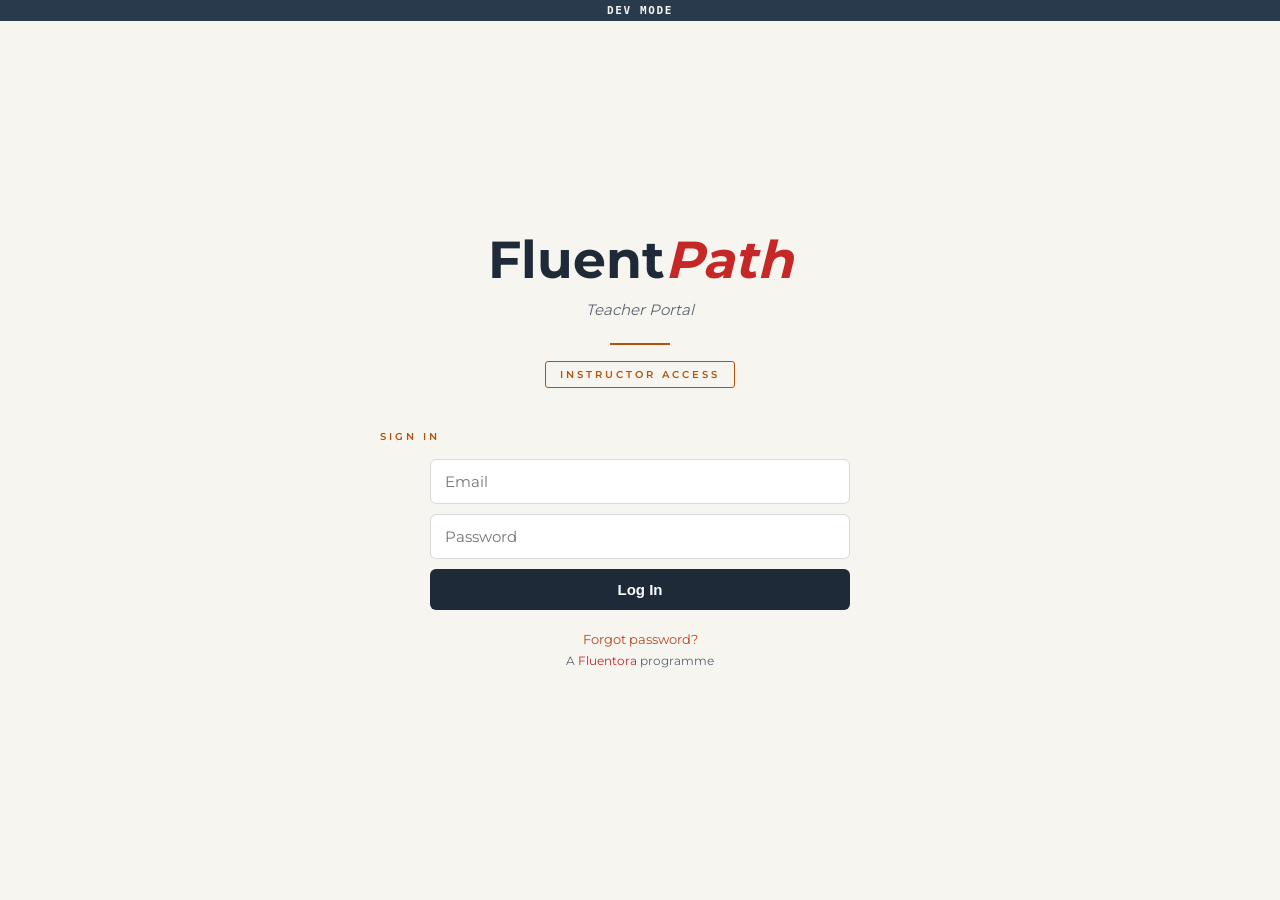
==== index.html @ a52a38fc "Phase C (teacher): synced hub-era shared files, ui.js on the portal" ====
<!DOCTYPE html>
<html lang="en">
<head>
<meta charset="UTF-8">
<meta name="viewport" content="width=device-width, initial-scale=1.0">
<title>FluentPath · Teacher Portal</title>
<link rel="icon" href="favicon.svg" type="image/svg+xml">
<meta name="theme-color" content="#1E2A38">
<link rel="apple-touch-icon" href="apple-touch-icon.png">
<link rel="manifest" href="manifest.webmanifest">
<meta name="apple-mobile-web-app-capable" content="yes">
<meta name="mobile-web-app-capable" content="yes">
<meta name="apple-mobile-web-app-title" content="FluentPath">
<link rel="stylesheet" href="src/styles/tokens.css">
<link rel="stylesheet" href="src/styles/theme.css">
<link rel="stylesheet" href="src/styles/components.css">
<link rel="stylesheet" href="src/styles/teacher-portal.css">
</head>
<body>

<div class="container">
  <div class="header">
    <h1>Fluent<span class="accent">Path</span></h1>
    <p class="subtitle">Teacher Portal</p>
    <div class="divider"></div>
    <div class="role-badge">Instructor Access</div>
  </div>

  <!-- Login — shown until a teacher session exists -->
  <div id="loginView" style="display:none;">
    <div class="section-label">SIGN IN</div>
    <div class="auth-box">
      <input type="email" id="tEmail" placeholder="Email" autocomplete="username">
      <input type="password" id="tPassword" placeholder="Password" autocomplete="current-password">
      <p id="tLoginError" class="auth-msg err" style="display:none;"></p>
      <button id="tLoginBtn" onclick="teacherLogin()">Log In</button>
      <p style="text-align:center;margin:6px 0 0;"><a href="#" onclick="FP.passwordReset.openForgot();return false;" style="font-size:13px;color:#b8471e;text-decoration:none;">Forgot password?</a></p>
    </div>
  </div>

  <!-- Portal — shown once authenticated as a teacher -->
  <div id="portalView" style="display:none;">
    <div class="section-label">
      SELECT A STUDENT
      <a href="#" onclick="teacherLogout();return false;" style="float:right;font-weight:400;font-size:12px;">Log out</a>
    </div>
    <div id="studentList" class="student-list">
      <div class="loading-msg">Loading students&hellip;</div>
    </div>

    <div class="section-label" style="margin-top:28px;">CREATE STUDENT ACCOUNT</div>
    <div class="auth-box">
      <input type="text" id="caName" placeholder="Student name (used as the data key)">
      <input type="email" id="caEmail" placeholder="Student email (used to log in)">
      <input type="password" id="caPassword" placeholder="Initial password">
      <p id="caStatus" class="auth-msg" style="display:none;"></p>
      <button id="caBtn" onclick="createStudentAccount()">Create Account</button>
    </div>
  </div>

  <div class="footer">
    <p>A <a href="#">Fluentora</a> programme</p>
  </div>
</div>

<style>
  .auth-box { max-width: 420px; margin: 0 auto; display: flex; flex-direction: column; gap: 10px; }
  .auth-box input { padding: 12px 14px; font-size: 15px; border: 1px solid var(--rule, #d8cfc0); border-radius: 6px; font-family: inherit; }
  .auth-box button { padding: 12px 14px; font-size: 15px; font-weight: 600; cursor: pointer; border: none; border-radius: 6px; background: var(--ink, #1a1208); color: #fff; }
  .auth-msg { font-size: 13px; margin: 0; }
  .auth-msg.err { color: #b8471e; }
  .auth-msg.ok { color: #2e6e45; }
</style>

<script src="src/scripts/config.js"></script>
<script src="src/scripts/icons.js"></script>
<script src="src/scripts/api.js"></script>
<script src="src/scripts/utils.js"></script>
<script src="src/scripts/ui.js"></script>
<script src="src/scripts/teacher-portal.js"></script>
<script src="src/scripts/password-reset.js"></script>

</body>
</html>
---- src/styles/tokens.css ----
/* COPY of src-files/branding-strategy/structured-design-package/final/variables.css (the source of truth).
   Do not edit here: change the design package, then re-copy. */
/* ==========================================================================
   FluentPath Design Tokens & CSS Variables (FINAL, source of truth)
   Domain: fluentpath.ca
   Finalized: 2026-10-12
   Includes: WCAG AA contrast fixes, outline focus rings (light + dark surfaces), navy pressed state,
   plain 16px input rule. Montserrat only (400/500/600/700). No Light 300, no Poppins.
   ========================================================================== */

:root {
  /* ------------------------------------------------------------------------
     1. PRIMITIVE BRAND COLORS (FluentPath Brand Book)
     ------------------------------------------------------------------------ */
  --fp-navy-900: #1E2A38;        /* Deep Route Navy (Primary Dark) */
  --fp-coral-500: #FF6F61;       /* Waypoint Coral (Brand Primary Accent) */
  --fp-ice-100: #EBF4F6;         /* Cloud Ice Blue (Secondary Surface) */
  --fp-cream-50: #F7F5F0;        /* Clear Cream (App Background Canvas) */
  --fp-grey-300: #D9D9D9;        /* Station Grey (Disabled Fills & Light Borders) */
  --fp-green-500: #4CAF50;       /* Path Green (Fills & Badges) */
  --fp-white: #FFFFFF;           /* Pure White */

  /* Derived State & High-Contrast WCAG-Compliant Primitives */
  --fp-slate-600: #5A6572;       /* Slate Muted Text & Accessible Borders (3:1+) */
  --fp-slate-700: #3A4552;       /* High-contrast Slate */
  --fp-coral-hover: #FF8073;     /* Coral Hover State (5.95:1 Navy Text Contrast) */
  --fp-navy-800: #2A3A4D;        /* Navy Hover State */
  --fp-navy-950: #141D28;        /* Secondary button pressed */
  --fp-green-700: #2E7D32;       /* Text-Safe Dark Green (4.5:1+ WCAG AA) */
  --fp-amber-500: #F59E0B;       /* Warning Fill Amber */
  --fp-amber-700: #B45309;       /* Text-Safe Dark Amber (4.5:1+ WCAG AA) */
  --fp-crimson-700: #C62828;     /* Error / Validation Crimson (5.6:1 WCAG AA) */

  /* ------------------------------------------------------------------------
     2. SEMANTIC ROLES & CONTRAST FIXES
     ------------------------------------------------------------------------ */
  /* Surfaces */
  --surface-primary: var(--fp-cream-50);
  --surface-card: var(--fp-white);
  --surface-secondary: var(--fp-ice-100);
  --surface-nav-rail: var(--fp-navy-900);
  --surface-disabled: var(--fp-grey-300);

  /* Typography Colors */
  --text-primary: var(--fp-navy-900);      /* 13.35:1 on Cream (Passes AAA) */
  --text-muted: var(--fp-slate-600);        /* 5.45:1 on Cream (Passes AA) */
  --text-inverse: var(--fp-cream-50);       /* Text on Navy */
  --text-on-coral: var(--fp-navy-900);      /* 5.33:1 Navy on Waypoint Coral (Passes AA) */
  --text-success: var(--fp-green-700);      /* 4.5:1+ Dark Green on Light BG */
  --text-warning: var(--fp-amber-700);      /* 4.5:1+ Dark Amber on Light BG */
  --text-error: var(--fp-crimson-700);      /* 5.62:1 Crimson on White */

  /* Actions & CTA State Styling */
  --action-primary-bg: var(--fp-coral-500);
  --action-primary-text: var(--fp-navy-900);      /* 5.33:1 WCAG AA Pass */
  --action-primary-hover: var(--fp-coral-hover);   /* 5.95:1 WCAG AA Pass */
  --action-primary-active-bg: var(--fp-navy-900);  /* Safer Navy Pressed State (Avoids Error Red) */
  --action-primary-active-text: var(--fp-coral-500);/* 5.33:1 Contrast Coral Text on Navy */
  
  --action-secondary-bg: var(--fp-navy-900);
  --action-secondary-text: var(--fp-cream-50);
  --action-secondary-hover: var(--fp-navy-800);

  /* Borders & Surface-Aware Focus Rings */
  --border-subtle: var(--fp-grey-300);      /* Fills & card dividers */
  --border-accessible: var(--fp-slate-600);  /* Enforces 3:1+ boundary contrast */
  /* Focus indicator is a real CSS outline (not box-shadow): it survives Windows
     High Contrast / forced-colors mode, is not clipped by overflow:hidden
     ancestors, and does not collide with an element's own box-shadow. */
  --focus-ring-offset: 2px;
  --focus-ring-width: 2px;
  --focus-ring-color-light: var(--fp-navy-900);  /* 13.35:1 on Cream, 14.55:1 on White */
  --focus-ring-color-dark: var(--fp-cream-50);   /* 13.35:1 on Navy */
  /* Legacy shadow variants, kept only so existing references don't break.
     NOT used by the base :focus-visible rules below; prefer the outline tokens. */
  --focus-ring-light: 0 0 0 2px var(--surface-primary), 0 0 0 4px var(--fp-navy-900);
  --focus-ring-dark: 0 0 0 2px var(--fp-navy-900), 0 0 0 4px var(--fp-cream-50);

  /* Waypoint Nodes & Badges */
  --waypoint-completed-bg: var(--fp-green-500);
  --waypoint-completed-icon: var(--fp-navy-900); /* 5.23:1 Navy Checkmark on Green */
  --waypoint-active-bg: var(--fp-coral-500);
  --waypoint-upcoming-bg: rgba(255, 111, 97, 0.60);

  /* Semantic Validation Roles */
  --status-success: var(--fp-green-500);
  --status-success-text: var(--fp-green-700);
  --status-success-bg: rgba(76, 175, 80, 0.12);

  --status-warning: var(--fp-amber-500);
  --status-warning-text: var(--fp-amber-700);
  --status-warning-bg: rgba(245, 158, 11, 0.12);

  --status-error: var(--fp-crimson-700);
  --status-error-text: var(--fp-crimson-700);
  --status-error-bg: rgba(198, 40, 40, 0.12);

  /* ------------------------------------------------------------------------
     3. TYPOGRAPHY SCALE & FONT WEIGHTS
     ------------------------------------------------------------------------ */
  --font-family-primary: 'Montserrat', -apple-system, BlinkMacSystemFont, 'Segoe UI', Roboto, sans-serif;

  --font-weight-regular: 400;   /* Approved Body Copy & Control Text */
  --font-weight-medium: 500;    /* H2 & Section Headers */
  --font-weight-semibold: 600;  /* Wordmark & Compact Pills / Badges */
  --font-weight-bold: 700;      /* H1 & Primary Buttons */

  --font-size-h1: 2rem;          /* 32px - Montserrat Bold (700) */
  --font-size-h2: 1.5rem;        /* 24px - Montserrat Medium (500) */
  --font-size-h3: 1.125rem;      /* 18px - Montserrat Bold (700) */
  --font-size-body-lg: 1.125rem; /* 18px - Reading passages (Regular 400) */
  --font-size-body: 0.9375rem;   /* 15px - Default Body Copy */
  --font-size-input: 1rem;       /* 16px - Form Inputs (prevents iOS Safari auto-zoom) */
  --font-size-sm: 0.8125rem;     /* 13px - Small UI Copy */
  --font-size-xs: 0.6875rem;     /* 11px - Compact Badges & Micro-labels */

  /* ------------------------------------------------------------------------
     4. SPACING & GRID LAYOUT (8px Spatial System)
     ------------------------------------------------------------------------ */
  --space-1: 4px;
  --space-2: 8px;
  --space-3: 12px;
  --space-4: 16px;
  --space-6: 24px;
  --space-8: 32px;
  --space-12: 48px;
  --space-16: 64px;

  /* ------------------------------------------------------------------------
     5. GEOMETRY & ELEVATIONS
     ------------------------------------------------------------------------ */
  --radius-sm: 8px;              /* Buttons, Form Controls, Selects */
  --radius-md: 12px;             /* Cards & Lesson Modules */
  --radius-lg: 16px;             /* Containers, Modals, Audio Bars */
  --radius-full: 9999px;         /* Badges, Pills, Audio Controls */

  --elevation-none: none;
  --elevation-1: 0 4px 12px rgba(30, 42, 56, 0.08);
  --elevation-2: 0 8px 24px rgba(30, 42, 56, 0.14);
  --waypoint-glow: 0 0 0 6px rgba(255, 111, 97, 0.28);

  /* ------------------------------------------------------------------------
     6. LAYOUT & BREAKPOINT SPECIFICATIONS
     ------------------------------------------------------------------------ */
  --header-height-desktop: 64px;
  --header-height-mobile: 56px;
  --nav-rail-collapsed-width: 72px;
  --nav-rail-expanded-width: 240px;
  --nav-bottom-bar-height: 64px;

  --transition-fast: 150ms cubic-bezier(0.4, 0, 0.2, 1);
  --transition-nav: 250ms cubic-bezier(0.22, 1, 0.36, 1);
}

/* Base Component Accessibility Overrides */

/* iOS Safari zooms any focused form control under 16px and does not zoom back.
   Normal specificity on purpose (no !important): component rules that set their own
   input font-size must reference var(--font-size-input) instead of a px value. */
input,
select,
textarea {
  font-size: var(--font-size-input);
}

/* Default focus ring (light surfaces: Cream, White, Ice Blue) */
:focus-visible {
  outline: var(--focus-ring-width) solid var(--focus-ring-color-light);
  outline-offset: var(--focus-ring-offset);
}

/* Dark surfaces (Navy sidebar, dark headers): cream ring for contrast */
.surface-dark :focus-visible,
.nav-rail :focus-visible,
[data-surface="dark"] :focus-visible {
  outline-color: var(--focus-ring-color-dark);
}
---- src/styles/theme.css ----
/* ═══════════════════════════════════════════════════════════════
   FluentPath — Shared Theme
   ─────────────────────────────────────────────────────────────
   Load order on every page: tokens.css → theme.css → components.css → page CSS.
   tokens.css holds the design tokens (copy of the design package's variables.css).
   This file: self-hosted Montserrat, the legacy-name aliases, and the base reset.
   ═══════════════════════════════════════════════════════════════ */

/* ── Montserrat, self-hosted (Latin + Latin-Extended, 400/500/600/700) ──
   Latin covers ñ á é í ó ú ü ¿ ¡. OFL licence: src/fonts/OFL.txt.
   The service worker caches these, so they work offline and Safari cannot
   evict a third-party font cache. */
@font-face {
  font-family: 'Montserrat';
  font-style: normal;
  font-display: swap;
  font-weight: 400;
  src: url('../fonts/montserrat-latin-ext-400-normal.woff2') format('woff2');
  unicode-range: U+0100-02BA,U+02BD-02C5,U+02C7-02CC,U+02CE-02D7,U+02DD-02FF,U+0304,U+0308,U+0329,U+1D00-1DBF,U+1E00-1E9F,U+1EF2-1EFF,U+2020,U+20A0-20AB,U+20AD-20C0,U+2113,U+2C60-2C7F,U+A720-A7FF;
}
@font-face {
  font-family: 'Montserrat';
  font-style: normal;
  font-display: swap;
  font-weight: 400;
  src: url('../fonts/montserrat-latin-400-normal.woff2') format('woff2');
  unicode-range: U+0000-00FF,U+0131,U+0152-0153,U+02BB-02BC,U+02C6,U+02DA,U+02DC,U+0304,U+0308,U+0329,U+2000-206F,U+20AC,U+2122,U+2191,U+2193,U+2212,U+2215,U+FEFF,U+FFFD;
}
@font-face {
  font-family: 'Montserrat';
  font-style: normal;
  font-display: swap;
  font-weight: 500;
  src: url('../fonts/montserrat-latin-ext-500-normal.woff2') format('woff2');
  unicode-range: U+0100-02BA,U+02BD-02C5,U+02C7-02CC,U+02CE-02D7,U+02DD-02FF,U+0304,U+0308,U+0329,U+1D00-1DBF,U+1E00-1E9F,U+1EF2-1EFF,U+2020,U+20A0-20AB,U+20AD-20C0,U+2113,U+2C60-2C7F,U+A720-A7FF;
}
@font-face {
  font-family: 'Montserrat';
  font-style: normal;
  font-display: swap;
  font-weight: 500;
  src: url('../fonts/montserrat-latin-500-normal.woff2') format('woff2');
  unicode-range: U+0000-00FF,U+0131,U+0152-0153,U+02BB-02BC,U+02C6,U+02DA,U+02DC,U+0304,U+0308,U+0329,U+2000-206F,U+20AC,U+2122,U+2191,U+2193,U+2212,U+2215,U+FEFF,U+FFFD;
}
@font-face {
  font-family: 'Montserrat';
  font-style: normal;
  font-display: swap;
  font-weight: 600;
  src: url('../fonts/montserrat-latin-ext-600-normal.woff2') format('woff2');
  unicode-range: U+0100-02BA,U+02BD-02C5,U+02C7-02CC,U+02CE-02D7,U+02DD-02FF,U+0304,U+0308,U+0329,U+1D00-1DBF,U+1E00-1E9F,U+1EF2-1EFF,U+2020,U+20A0-20AB,U+20AD-20C0,U+2113,U+2C60-2C7F,U+A720-A7FF;
}
@font-face {
  font-family: 'Montserrat';
  font-style: normal;
  font-display: swap;
  font-weight: 600;
  src: url('../fonts/montserrat-latin-600-normal.woff2') format('woff2');
  unicode-range: U+0000-00FF,U+0131,U+0152-0153,U+02BB-02BC,U+02C6,U+02DA,U+02DC,U+0304,U+0308,U+0329,U+2000-206F,U+20AC,U+2122,U+2191,U+2193,U+2212,U+2215,U+FEFF,U+FFFD;
}
@font-face {
  font-family: 'Montserrat';
  font-style: normal;
  font-display: swap;
  font-weight: 700;
  src: url('../fonts/montserrat-latin-ext-700-normal.woff2') format('woff2');
  unicode-range: U+0100-02BA,U+02BD-02C5,U+02C7-02CC,U+02CE-02D7,U+02DD-02FF,U+0304,U+0308,U+0329,U+1D00-1DBF,U+1E00-1E9F,U+1EF2-1EFF,U+2020,U+20A0-20AB,U+20AD-20C0,U+2113,U+2C60-2C7F,U+A720-A7FF;
}
@font-face {
  font-family: 'Montserrat';
  font-style: normal;
  font-display: swap;
  font-weight: 700;
  src: url('../fonts/montserrat-latin-700-normal.woff2') format('woff2');
  unicode-range: U+0000-00FF,U+0131,U+0152-0153,U+02BB-02BC,U+02C6,U+02DA,U+02DC,U+0304,U+0308,U+0329,U+2000-206F,U+20AC,U+2122,U+2191,U+2193,U+2212,U+2215,U+FEFF,U+FFFD;
}

/* ── Legacy token names (MIGRATION ALIASES) ──────────────────────
   The pre-redesign stylesheets use these names. They now resolve to the new
   design tokens so the whole app re-colours without touching every rule.
   Remove an alias once nothing references it (grep `var(--rust` etc.).
   Rules for choosing the replacement when you convert a rule:
     --rust  → coral (--action-primary-*) for a primary action or progress,
               --text-error / --status-error for an error. Never coral as text.
     --gold  → --text-warning for text, --fp-amber-500 for fills; decorative → --border-subtle.
     --blue  → navy (--text-primary) / --surface-secondary.
     --green → --text-success (text) or --fp-green-500 (fill). */
:root {
  --ink: var(--text-primary);
  --paper: var(--surface-primary);
  --cream: var(--surface-secondary);
  --rule: var(--border-subtle);
  --muted: var(--text-muted);

  --rust: var(--fp-crimson-700);       /* text-safe; split into coral vs crimson per use (Phase C) */
  --gold: var(--fp-amber-700);         /* text-safe amber */
  --green: var(--fp-green-700);
  --green-bg: var(--status-success-bg);
  --blue: var(--fp-navy-800);
  --blue-bg: var(--fp-ice-100);
  --purple: var(--fp-slate-700);
  --purple-bg: var(--fp-ice-100);
}

/* ── Base ───────────────────────────────────────────────────── */
html { -webkit-text-size-adjust: 100%; }

body {
  font-family: var(--font-family-primary);
  font-weight: var(--font-weight-regular);
  font-size: var(--font-size-body);
  color: var(--text-primary);
  background: var(--surface-primary);
}

/* Read-only fields (name, date) look settled, not editable. */
input[readonly] { background: var(--surface-primary); cursor: default; }

/* Remove the default outline only when not using keyboard (mouse/touch).
   The visible ring itself is the :focus-visible rule in tokens.css. */
:focus:not(:focus-visible) {
  outline: none;
}

/* Reduced motion: no pulses, shakes or lifts; transitions are instant. */
@media (prefers-reduced-motion: reduce) {
  *, *::before, *::after {
    animation-duration: 0.001ms !important;
    animation-iteration-count: 1 !important;
    transition-duration: 0.001ms !important;
    scroll-behavior: auto !important;
  }
}
---- src/styles/components.css ----
/* ═══════════════════════════════════════════════════════════════
   FluentPath — Base components (design spec §6)
   ─────────────────────────────────────────────────────────────
   Load after tokens.css and theme.css. Every colour, size and radius is a
   token from tokens.css. Classes carry the `fp-` prefix so they can never
   collide with a page stylesheet; states are `is-*` modifiers, which JS toggles
   instead of writing style.cssText.

   Components marked (derived) had no mockup; they are built from the tokens and
   are reviewed on rendered screenshots (src/design-system.html).
   ═══════════════════════════════════════════════════════════════ */

/* ── Utilities ──────────────────────────────────────────────── */
.fp-hidden { display: none !important; }
.fp-sr-only {
  position: absolute; width: 1px; height: 1px; padding: 0; margin: -1px;
  overflow: hidden; clip: rect(0, 0, 0, 0); white-space: nowrap; border: 0;
}

/* Layout helpers that replace one-off inline styles */
.fp-block-center { display: block; margin-left: auto; margin-right: auto; }
.fp-mt-3 { margin-top: var(--space-3); }
.fp-mt-4 { margin-top: var(--space-4); }
.fp-mt-6 { margin-top: var(--space-6); }
.fp-mb-4 { margin-bottom: var(--space-4); }
.fp-mb-8 { margin-bottom: var(--space-8); }
.fp-text-center { text-align: center; }

/* ── Icons (helper in icons.js: FP.icon('mic')) ─────────────── */
.fp-icon {
  display: inline-block; flex: none; vertical-align: -0.25em;
  width: 1.5rem; height: 1.5rem; fill: currentColor;
}
.fp-icon--sm { width: 1.25rem; height: 1.25rem; }  /* 20px: badges, inline */
.fp-icon--lg { width: 2rem; height: 2rem; }        /* 32px: empty states */

/* ── Spinner ────────────────────────────────────────────────── */
/* A white spinner on coral fails contrast, so it is navy there. */
.fp-spinner {
  display: inline-block; width: 16px; height: 16px; flex: none;
  border: 2px solid currentColor; border-right-color: transparent; border-radius: 50%;
  animation: fp-spin 0.8s linear infinite;
}
@keyframes fp-spin { to { transform: rotate(360deg); } }

/* ── Buttons (§6.1, §6.2) ───────────────────────────────────── */
.fp-btn {
  display: inline-flex; align-items: center; justify-content: center; gap: var(--space-2);
  min-height: 44px; padding: 10px var(--space-6);
  border: 2px solid transparent; border-radius: var(--radius-sm);
  font-family: var(--font-family-primary); font-size: var(--font-size-body);
  font-weight: var(--font-weight-bold); line-height: 1.25; text-align: center; text-decoration: none;
  cursor: pointer; -webkit-tap-highlight-color: transparent;
  transition: background var(--transition-fast), color var(--transition-fast),
    box-shadow var(--transition-fast), transform var(--transition-fast), border-color var(--transition-fast);
}
.fp-btn--block { display: flex; width: 100%; }

.fp-btn--primary { background: var(--action-primary-bg); color: var(--action-primary-text); }
.fp-btn--secondary { background: var(--action-secondary-bg); color: var(--action-secondary-text); }

/* Hover only where hover exists, so it never sticks on iOS. */
@media (hover: hover) {
  .fp-btn--primary:hover:not(:disabled):not(.is-loading) {
    background: var(--action-primary-hover); box-shadow: var(--elevation-1); transform: translateY(-1px);
  }
  .fp-btn--secondary:hover:not(:disabled):not(.is-loading) { background: var(--action-secondary-hover); }
}

/* Pressed: navy fill, coral text. It cannot be mistaken for the crimson error colour. */
.fp-btn--primary:active:not(:disabled) {
  background: var(--action-primary-active-bg); color: var(--action-primary-active-text); transform: scale(0.98);
}
.fp-btn--secondary:active:not(:disabled) { background: var(--fp-navy-950); transform: scale(0.98); }

.fp-btn:disabled, .fp-btn[aria-disabled="true"] {
  background: var(--surface-disabled); color: var(--text-muted);
  cursor: not-allowed; box-shadow: none; transform: none;
}

/* Error: crimson fill, white text (5.62:1), short shake. */
.fp-btn--primary.is-error { background: var(--status-error); color: var(--fp-white); animation: fp-shake 0.3s; }
.fp-btn--secondary.is-error { border-color: var(--status-error); color: var(--status-error); }
@keyframes fp-shake { 25% { transform: translateX(-4px); } 75% { transform: translateX(4px); } }

/* Loading: label stays visible; spinner is navy on coral, coral on navy. */
.fp-btn.is-loading { cursor: progress; pointer-events: none; }
.fp-btn.is-loading::before {
  content: ''; width: 16px; height: 16px; flex: none; border-radius: 50%;
  border: 2px solid currentColor; border-right-color: transparent; animation: fp-spin 0.8s linear infinite;
}
.fp-btn--secondary.is-loading::before { color: var(--fp-coral-500); }

/* A navy button disappears on a navy surface: give it a cream border there. */
.surface-dark .fp-btn--secondary, [data-surface="dark"] .fp-btn--secondary { border-color: var(--fp-cream-50); }

@media (max-width: 599px) { .fp-btn--primary { min-height: 48px; } }

/* Text button: quiet action (log out, links that act). Same 44px target, no fill. */
.fp-btn--text { background: transparent; color: var(--fp-navy-900); padding: 8px var(--space-3); font-weight: var(--font-weight-semibold); }
@media (hover: hover) { .fp-btn--text:hover:not(:disabled) { background: var(--fp-ice-100); } }
.fp-btn--text:active:not(:disabled) { background: var(--fp-ice-100); transform: scale(0.98); }

/* ── Bilingual text (English first, Spanish beneath, both always visible) ──
   Build with FP.ui.bi(en, es) or write the same markup by hand. Spanish wraps, never truncates. */
.fp-bi__es { display: block; font-size: 0.86em; font-weight: var(--font-weight-regular); color: var(--text-muted); line-height: 1.4; margin-top: 2px; }
.fp-btn .fp-bi__es, .surface-dark .fp-bi__es { color: inherit; opacity: 0.85; }
.fp-btn .fp-bi { text-align: center; }

/* ── Page header (§4: 64px tablet/desktop, 56px mobile) ─────── */
.fp-header {
  position: sticky; top: 0; z-index: 30; display: flex; align-items: center; justify-content: space-between;
  gap: var(--space-4); min-height: var(--header-height-mobile);
  padding: env(safe-area-inset-top) max(var(--space-4), env(safe-area-inset-right)) 0 max(var(--space-4), env(safe-area-inset-left));
  background: rgba(247, 245, 240, 0.92); -webkit-backdrop-filter: blur(8px); backdrop-filter: blur(8px);
  border-bottom: 1px solid var(--border-subtle);
}
@media (min-width: 600px) { .fp-header { min-height: var(--header-height-desktop); padding-left: max(var(--space-6), env(safe-area-inset-left)); padding-right: max(var(--space-6), env(safe-area-inset-right)); } }
.fp-logo { display: block; height: 28px; width: auto; }
.fp-logo--stacked { height: 104px; margin: 0 auto; }
.fp-header .fp-btn { min-height: 44px; }
.fp-header .fp-bi { text-align: right; }

/* ── Form fields (§6.3) ─────────────────────────────────────── */
.fp-field { display: flex; flex-direction: column; gap: var(--space-1); }
.fp-label { font-size: var(--font-size-sm); font-weight: var(--font-weight-semibold); color: var(--text-primary); }
.fp-input, .fp-textarea, .fp-select {
  width: 100%; min-height: 44px; padding: 10px var(--space-3);
  background: var(--fp-white); color: var(--text-primary);
  border: 1.5px solid var(--border-accessible); border-radius: var(--radius-sm);
  font-family: var(--font-family-primary); font-size: var(--font-size-input); line-height: 1.4;
  transition: border-color var(--transition-fast);
}
.fp-textarea { min-height: 96px; resize: vertical; }
.fp-input::placeholder, .fp-textarea::placeholder { color: var(--text-muted); opacity: 1; }
@media (hover: hover) { .fp-input:hover, .fp-textarea:hover, .fp-select:hover { border-color: var(--fp-navy-900); } }
.fp-input:focus, .fp-textarea:focus, .fp-select:focus { border-color: var(--fp-navy-900); border-width: 2px; padding: 9.5px 11.5px; }
.fp-input:disabled, .fp-textarea:disabled, .fp-select:disabled,
.fp-input[readonly] {
  background: var(--surface-primary); border: 1px solid var(--border-subtle); color: var(--text-muted);
}
.fp-input.is-error, .fp-textarea.is-error, .fp-select.is-error {
  background: rgba(198, 40, 40, 0.04); border: 2px solid var(--status-error); padding: 9.5px 11.5px;
}
/* The error message is words plus an icon, never colour alone. */
.fp-field-error { display: flex; align-items: flex-start; gap: var(--space-1); font-size: var(--font-size-sm); color: var(--text-error); }
.fp-field-error .fp-icon { width: 1.25rem; height: 1.25rem; }
@media (max-width: 599px) { .fp-input, .fp-select { min-height: 48px; } }

/* ── Cards and level tiles (§6.4) ───────────────────────────── */
.fp-card {
  background: var(--surface-card); border: 1px solid var(--border-subtle);
  border-radius: var(--radius-md); box-shadow: var(--elevation-1); padding: var(--space-6);
}
.fp-card--interactive, .fp-tile {
  border: 1.5px solid var(--border-accessible); cursor: pointer;
  transition: border-color var(--transition-fast), box-shadow var(--transition-fast);
}
@media (hover: hover) { .fp-card--interactive:hover, .fp-tile:hover { border-color: var(--fp-navy-900); box-shadow: var(--elevation-2); } }

/* Level tile (derived). Identity is the label (A1-C2), not a hue. */
.fp-tile {
  position: relative; background: var(--surface-card); border-radius: var(--radius-md); padding: var(--space-4);
}
.fp-tile.is-selected { border: 2px solid var(--fp-navy-900); background: var(--surface-secondary); }
.fp-tile.is-selected::after {          /* filled check badge: Path Green with a navy check */
  content: ''; position: absolute; top: var(--space-2); right: var(--space-2);
  width: 20px; height: 20px; border-radius: 50%; background: var(--fp-green-500);
  background-image: url("data:image/svg+xml,%3Csvg xmlns='http://www.w3.org/2000/svg' viewBox='0 -960 960 960' fill='%231E2A38'%3E%3Cpath d='m382-354 339-339q12-12 28.5-12t28.5 12q12 12 12 28.5T778-636L410-268q-12 12-28 12t-28-12L182-440q-12-12-11.5-28.5T183-497q12-12 28.5-12t28.5 12l142 143Z'/%3E%3C/svg%3E");
  background-repeat: no-repeat; background-position: center; background-size: 16px;
}
.fp-tile.is-locked, .fp-tile[aria-disabled="true"] {
  background: var(--surface-primary); border: 1px dashed var(--border-subtle);
  opacity: 0.65; cursor: not-allowed; box-shadow: none;
}

/* ── Answer tile (multiple choice, §6.5, derived) ───────────── */
.fp-answer {
  display: flex; align-items: center; gap: var(--space-3); width: 100%; min-height: 48px;
  padding: var(--space-3) var(--space-4); text-align: left; cursor: pointer;
  background: var(--fp-white); color: var(--text-primary);
  border: 1.5px solid var(--border-accessible); border-radius: var(--radius-sm);
  font-family: var(--font-family-primary); font-size: var(--font-size-body); line-height: 1.4;
  transition: border-color var(--transition-fast), background var(--transition-fast);
}
@media (hover: hover) { .fp-answer:hover:not(:disabled) { border-color: var(--fp-navy-900); } }
.fp-answer.is-selected { border: 2px solid var(--fp-navy-900); background: var(--surface-secondary); }
.fp-answer.is-correct { border: 2px solid var(--text-success); background: var(--status-success-bg); }
.fp-answer.is-wrong { border: 2px solid var(--status-error); background: var(--status-error-bg); }
.fp-answer:disabled { opacity: 0.65; cursor: default; }
.fp-answer.is-correct:disabled, .fp-answer.is-wrong:disabled { opacity: 1; }
/* Correct/incorrect also say so in words and with an icon (colour is never the only signal). */
.fp-answer__verdict { margin-left: auto; display: inline-flex; align-items: center; gap: var(--space-1); font-size: var(--font-size-sm); font-weight: var(--font-weight-semibold); }
.fp-answer.is-correct .fp-answer__verdict { color: var(--text-success); }
.fp-answer.is-wrong .fp-answer__verdict { color: var(--text-error); }

/* ── Record / microphone button (§6.6, derived) ─────────────── */
.fp-mic-btn {
  display: inline-flex; align-items: center; justify-content: center; flex: none;
  width: 56px; height: 56px; border-radius: 50%; border: 2px solid transparent; cursor: pointer;
  background: var(--fp-coral-500); color: var(--fp-navy-900);
  transition: background var(--transition-fast), box-shadow var(--transition-fast);
  -webkit-tap-highlight-color: transparent;
}
.fp-mic-btn .fp-icon { width: 1.75rem; height: 1.75rem; }
.fp-mic-btn.is-requesting { cursor: progress; }
.fp-mic-btn.is-requesting .fp-icon { display: none; }
.fp-mic-btn.is-requesting::before { content: ''; width: 20px; height: 20px; border-radius: 50%; border: 2px solid currentColor; border-right-color: transparent; animation: fp-spin 0.8s linear infinite; }
.fp-mic-btn.is-recording { background: var(--fp-navy-900); color: var(--fp-cream-50); animation: fp-waypoint-pulse 2s ease-in-out infinite; }
.fp-mic-btn.is-recorded { background: var(--fp-ice-100); color: var(--fp-navy-900); border-color: var(--border-accessible); }
.fp-mic-btn.is-uploading { background: var(--fp-ice-100); cursor: progress; }
.fp-mic-btn.is-failed { background: var(--fp-white); border: 2px solid var(--status-error); color: var(--text-error); }
.fp-mic-btn:disabled { background: var(--surface-disabled); color: var(--text-muted); cursor: not-allowed; animation: none; }
@keyframes fp-waypoint-pulse {
  0%, 100% { box-shadow: 0 0 0 4px rgba(255, 111, 97, 0.35); }
  50% { box-shadow: 0 0 0 10px rgba(255, 111, 97, 0.08); }
}
/* Reduced motion: no pulse, but the active state stays visible as a static 4px coral ring. */
@media (prefers-reduced-motion: reduce) {
  .fp-mic-btn.is-recording { animation: none; box-shadow: 0 0 0 4px var(--fp-coral-500); }
}

/* ── Waypoints and step indicators (§6.7) ───────────────────── */
.fp-waypoint {
  display: inline-flex; align-items: center; justify-content: center; flex: none; border-radius: 50%;
  width: 12px; height: 12px; background: var(--waypoint-upcoming-bg);       /* upcoming: smaller, 60% coral */
}
.fp-waypoint.is-completed { width: 16px; height: 16px; background: var(--waypoint-completed-bg); color: var(--waypoint-completed-icon); }
.fp-waypoint.is-current { width: 18px; height: 18px; background: var(--waypoint-active-bg); box-shadow: var(--waypoint-glow); }
.fp-waypoint .fp-icon { width: 12px; height: 12px; }
@media (prefers-reduced-motion: reduce) { .fp-waypoint.is-current { box-shadow: 0 0 0 4px var(--fp-coral-500); } }

/* Lesson header: segmented bar of 8px pill segments. The text "Step 3 of 7" sits next to it. */
.fp-steps { display: flex; gap: var(--space-1); }
.fp-steps__seg { flex: 1; height: 8px; border-radius: var(--radius-full); background: var(--fp-grey-300); }
.fp-steps__seg.is-completed { background: var(--fp-green-500); }
.fp-steps__seg.is-current { background: var(--fp-coral-500); }

/* ── Badge / pill (§6.8) ────────────────────────────────────── */
.fp-badge {
  display: inline-flex; align-items: center; gap: var(--space-1); min-height: 24px; padding: 4px 10px;
  border-radius: var(--radius-full); background: var(--fp-ice-100); color: var(--fp-navy-900);
  font-size: var(--font-size-xs); font-weight: var(--font-weight-semibold); line-height: 1.3;
}
.fp-badge--success { background: var(--status-success-bg); color: var(--status-success-text); }
.fp-badge--warning { background: var(--status-warning-bg); color: var(--status-warning-text); }
.fp-badge--error   { background: var(--status-error-bg);   color: var(--status-error-text); }

/* ── Banners and toasts (§6.9, derived) ─────────────────────── */
/* Navy text on a tinted surface for every variant, a 4px left bar, and an icon
   that names the status. Never colour alone. */
.fp-banner {
  display: flex; align-items: flex-start; gap: var(--space-3); flex-wrap: wrap;
  padding: var(--space-3) var(--space-4); border-left: 4px solid var(--fp-slate-600);
  background: var(--fp-ice-100); color: var(--fp-navy-900);
  font-size: var(--font-size-sm); line-height: 1.5; border-radius: var(--radius-sm);
}
.fp-banner__icon { flex: none; color: var(--fp-slate-600); }
.fp-banner__body { flex: 1 1 200px; min-width: 0; }
.fp-banner__actions { display: flex; gap: var(--space-2); align-items: center; flex-wrap: wrap; }
.fp-banner--success { background: var(--status-success-bg); border-left-color: var(--text-success); }
.fp-banner--success .fp-banner__icon { color: var(--text-success); }
.fp-banner--warning { background: var(--status-warning-bg); border-left-color: var(--text-warning); }
.fp-banner--warning .fp-banner__icon { color: var(--text-warning); }
.fp-banner--error { background: var(--status-error-bg); border-left-color: var(--text-error); }
.fp-banner--error .fp-banner__icon { color: var(--text-error); }
.fp-banner--offline { background: var(--fp-ice-100); border-left-color: var(--fp-navy-900); }
.fp-banner--offline .fp-banner__icon { color: var(--fp-navy-900); }
/* Fixed to the top or bottom edge, clear of the notch and the home indicator. */
.fp-banner--top, .fp-banner--bottom {
  position: fixed; left: 0; right: 0; z-index: 200; border-radius: 0;
  padding-left: max(var(--space-4), env(safe-area-inset-left));
  padding-right: max(var(--space-4), env(safe-area-inset-right));
}
.fp-banner--top { top: 0; padding-top: max(var(--space-3), env(safe-area-inset-top)); }
.fp-banner--bottom { bottom: 0; padding-bottom: max(var(--space-3), env(safe-area-inset-bottom)); }

.fp-toast-region {
  position: fixed; z-index: 400; left: 0; right: 0; bottom: 0; display: flex; flex-direction: column;
  align-items: center; gap: var(--space-2); pointer-events: none;
  padding: var(--space-4) var(--space-4) max(var(--space-4), env(safe-area-inset-bottom));
}
.fp-toast {
  pointer-events: auto; display: flex; align-items: flex-start; gap: var(--space-3);
  max-width: 480px; width: 100%; box-shadow: var(--elevation-2);
  animation: fp-toast-in 0.25s ease-out;
}
.fp-toast.is-leaving { opacity: 0; transition: opacity 0.4s; }
@keyframes fp-toast-in { from { opacity: 0; transform: translateY(12px); } to { opacity: 1; transform: translateY(0); } }

/* Dismiss control inside a banner or toast (44px target). */
.fp-banner__close {
  flex: none; display: inline-flex; align-items: center; justify-content: center; width: 44px; height: 44px;
  margin: calc(var(--space-3) * -1) calc(var(--space-2) * -1) calc(var(--space-3) * -1) 0;
  background: transparent; border: 0; border-radius: 50%; color: var(--fp-navy-900); cursor: pointer;
}
.fp-banner--below-header { position: fixed; left: 0; right: 0; z-index: 198; top: var(--header-height-mobile); border-radius: 0; }

/* Floating "request a video call" control: wrapper holds the button (and Refresh while pending) */
.fp-fab {
  position: fixed; z-index: 199; right: max(var(--space-4), env(safe-area-inset-right));
  bottom: max(var(--space-4), env(safe-area-inset-bottom)); display: flex; flex-direction: column; align-items: flex-end; gap: var(--space-2);
  max-width: calc(100vw - var(--space-8));
}
.fp-fab .fp-btn { box-shadow: var(--elevation-2); }
.fp-fab .fp-bi { text-align: left; }
.fp-fab.is-pending #fp-call-btn { opacity: 0.9; cursor: default; }

/* Development banner (only on non-production hosts) */
.fp-dev-banner {
  position: fixed; top: 0; left: 0; right: 0; z-index: 99999; text-align: center; padding: 3px 12px;
  background: var(--fp-navy-800); color: var(--fp-cream-50); font: 700 11px/1.4 monospace; letter-spacing: 0.15em;
}

/* Playback control for a just-made recording */
.btn-begin.fp-retry, .btn-nav.fp-retry { display: block; margin: var(--space-3) auto 0; }
.fp-audio-preview { display: block; width: 100%; max-width: 360px; margin-top: var(--space-2); }

/* ── Modal and save overlay (§6.10, derived) ────────────────── */
.fp-scrim {
  position: fixed; inset: 0; z-index: 99999; display: none; align-items: center; justify-content: center;
  padding: var(--space-4); background: rgba(30, 42, 56, 0.5);
}
.fp-scrim.is-open { display: flex; }
.fp-modal {
  position: relative; width: 100%; max-width: 480px; max-height: 90vh; overflow: auto;
  background: var(--fp-white); border-radius: var(--radius-lg); box-shadow: var(--elevation-2);
  padding: var(--space-8) var(--space-6) var(--space-6); text-align: center;
}
.fp-modal__close {
  position: absolute; top: var(--space-2); right: var(--space-2); width: 44px; height: 44px;
  display: inline-flex; align-items: center; justify-content: center;
  background: transparent; border: 0; border-radius: 50%; color: var(--fp-navy-900); cursor: pointer;
}
.fp-modal__title { font-size: var(--font-size-h3); font-weight: var(--font-weight-bold); margin-bottom: var(--space-3); }
/* Under 600px a modal is a bottom sheet. */
@media (max-width: 599px) {
  .fp-scrim.has-sheet { align-items: flex-end; padding: 0; }
  .fp-scrim.has-sheet .fp-modal { max-width: none; border-radius: var(--radius-lg) var(--radius-lg) 0 0; padding-bottom: max(var(--space-6), env(safe-area-inset-bottom)); }
}
/* Forms inside a modal: left-aligned fields, stacked actions */
.fp-reset__view { display: flex; flex-direction: column; gap: var(--space-4); text-align: left; }
.fp-reset__view .fp-modal__title { margin: 0; padding-right: var(--space-8); }
.fp-reset__sub { color: var(--text-muted); font-size: var(--font-size-sm); }
.fp-modal .fp-field-error, .fp-modal .fp-banner { text-align: left; }
.fp-modal .fp-btn--text { align-self: center; }
/* "Please wait" overlay used while a save is in flight. */
.fp-wait { max-width: 360px; }
.fp-wait .fp-spinner { width: 36px; height: 36px; border-width: 3px; color: var(--fp-navy-900); margin-bottom: var(--space-4); }
.fp-wait__msg { font-size: var(--font-size-body-lg); font-weight: var(--font-weight-semibold); line-height: 1.5; }

/* ── Audio player (§6.11, derived) ──────────────────────────── */
.fp-audio { display: flex; align-items: center; gap: var(--space-4); }
.fp-audio__play {
  display: inline-flex; align-items: center; justify-content: center; flex: none; width: 48px; height: 48px;
  border-radius: 50%; border: 0; cursor: pointer; background: var(--fp-coral-500); color: var(--fp-navy-900);
}
.fp-audio__play:disabled { background: var(--surface-disabled); color: var(--text-muted); cursor: not-allowed; }
.fp-audio__track { flex: 1; height: 6px; border-radius: var(--radius-full); background: var(--border-subtle); overflow: hidden; }
.fp-audio__fill { height: 100%; width: 0; background: var(--fp-navy-900); }
.fp-audio__plays { font-size: var(--font-size-sm); color: var(--text-muted); }

/* ── Tables (teacher, §6.13, derived) ───────────────────────── */
.fp-table-wrap { overflow-x: auto; -webkit-overflow-scrolling: touch; }   /* scroll, never truncate */
.fp-table { width: 100%; border-collapse: collapse; background: var(--fp-white); font-size: var(--font-size-body); }
.fp-table th {
  position: sticky; top: 0; background: var(--fp-ice-100); color: var(--fp-navy-900);
  font-size: var(--font-size-sm); font-weight: var(--font-weight-semibold); text-align: left; padding: var(--space-3);
}
.fp-table td { padding: var(--space-3); border-bottom: 1px solid var(--border-subtle); vertical-align: top; }
.fp-table--zebra tbody tr:nth-child(even) { background: var(--surface-primary); }

/* ── Wrapping (Spanish runs 20-30% longer): never ellipsis on UI text ── */
.fp-btn, .fp-badge, .fp-label, .fp-banner, .fp-answer { overflow-wrap: anywhere; white-space: normal; }
---- src/styles/teacher-portal.css ----
*{margin:0;padding:0;box-sizing:border-box;}
html{background:var(--paper);color:var(--ink);}
body{font-family:var(--font-family-primary);font-weight:400;line-height:1.7;min-height:100vh;display:flex;align-items:center;justify-content:center;padding:40px 24px;}
h1,h2,h3{font-family:var(--font-family-primary);font-weight:700;line-height:1.2;}

.container{max-width:520px;width:100%;text-align:center;}

.header{margin-bottom:40px;}
.header h1{font-size:clamp(36px,7vw,52px);margin-bottom:6px;}
.header h1 .accent{color:var(--rust);font-style:italic;}
.header .subtitle{font-size:15px;color:var(--muted);font-style:italic;}
.header .role-badge{display:inline-block;font-size:10px;letter-spacing:0.3em;text-transform:uppercase;font-weight:600;color:var(--gold);border:1px solid var(--gold);padding:4px 14px;border-radius:3px;margin-top:16px;}
.divider{width:60px;height:2px;background:var(--gold);margin:20px auto 0;}

.card-grid{display:flex;flex-direction:column;gap:16px;margin-bottom:32px;}

.student-list{display:flex;flex-direction:column;gap:10px;margin-bottom:24px;text-align:left;}
.student-card{background:var(--cream);border:1px solid var(--rule);border-radius:6px;padding:18px 22px;text-decoration:none;color:var(--ink);display:flex;align-items:center;justify-content:space-between;transition:all 0.2s;cursor:pointer;}
.student-card:hover{border-color:var(--ink);transform:translateY(-2px);box-shadow:0 4px 16px rgba(26,18,8,0.1);}
.student-name{font-family:var(--font-family-primary);font-size:17px;font-weight:700;}
.student-date{font-size:12px;color:var(--muted);font-style:italic;margin-top:2px;}
.student-arrow{color:var(--rust);font-size:18px;transition:transform 0.2s;flex-shrink:0;}
.student-card:hover .student-arrow{transform:translateX(4px);}

.loading-msg{text-align:center;color:var(--muted);font-style:italic;padding:40px 0;font-size:15px;}
.empty-msg{text-align:center;color:var(--muted);font-style:italic;padding:30px 0;font-size:14px;line-height:1.6;}

.section-label{font-size:10px;letter-spacing:0.3em;text-transform:uppercase;font-weight:600;color:var(--gold);margin-bottom:14px;text-align:left;}

.footer{font-size:12px;color:var(--muted);}
.footer a{color:var(--rust);text-decoration:none;}

@media(max-width:600px){
  body{padding:24px 16px;align-items:flex-start;padding-top:40px;}
  .student-card{padding:16px 18px;}
}
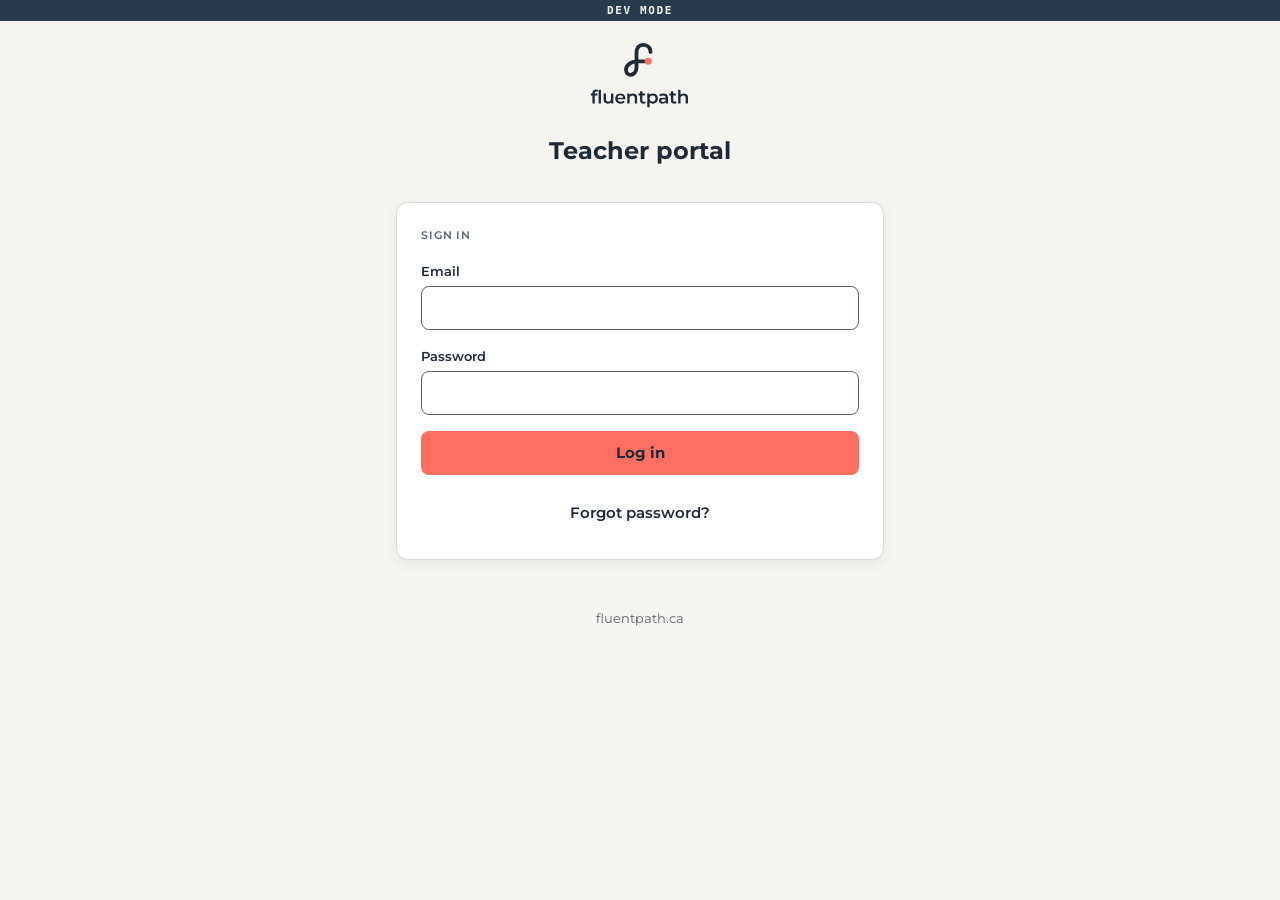
==== commit d66cf7b9: "Phase C (teacher) 1/3: portal and dashboard shell on tokens/components: header, navy rail with icons" ====
--- a/index.html
+++ b/index.html
@@ -1,9 +1,9 @@
 <!DOCTYPE html>
-<html lang="en">
+<html lang="en" class="fp-no-es">
 <head>
 <meta charset="UTF-8">
-<meta name="viewport" content="width=device-width, initial-scale=1.0">
-<title>FluentPath · Teacher Portal</title>
+<meta name="viewport" content="width=device-width, initial-scale=1.0, viewport-fit=cover">
+<title>FluentPath · Teacher portal</title>
 <link rel="icon" href="favicon.svg" type="image/svg+xml">
 <meta name="theme-color" content="#1E2A38">
 <link rel="apple-touch-icon" href="apple-touch-icon.png">
@@ -18,59 +18,65 @@
 </head>
 <body>
 
-<div class="container">
-  <div class="header">
-    <h1>Fluent<span class="accent">Path</span></h1>
-    <p class="subtitle">Teacher Portal</p>
-    <div class="divider"></div>
-    <div class="role-badge">Instructor Access</div>
-  </div>
+<main class="container">
+  <header class="portal-head">
+    <img class="fp-logo fp-logo--stacked" src="src/img/logo-stacked.svg" alt="FluentPath">
+    <h1 class="portal-title">Teacher portal</h1>
+  </header>
 
   <!-- Login — shown until a teacher session exists -->
-  <div id="loginView" style="display:none;">
-    <div class="section-label">SIGN IN</div>
-    <div class="auth-box">
-      <input type="email" id="tEmail" placeholder="Email" autocomplete="username">
-      <input type="password" id="tPassword" placeholder="Password" autocomplete="current-password">
-      <p id="tLoginError" class="auth-msg err" style="display:none;"></p>
-      <button id="tLoginBtn" onclick="teacherLogin()">Log In</button>
-      <p style="text-align:center;margin:6px 0 0;"><a href="#" onclick="FP.passwordReset.openForgot();return false;" style="font-size:13px;color:#b8471e;text-decoration:none;">Forgot password?</a></p>
-    </div>
-  </div>
+  <section id="loginView" class="fp-hidden" aria-labelledby="signInTitle">
+    <form class="fp-card auth-box" onsubmit="teacherLogin();return false;">
+      <h2 class="section-label" id="signInTitle">Sign in</h2>
+      <div class="fp-field">
+        <label class="fp-label" for="tEmail">Email</label>
+        <input class="fp-input" type="email" id="tEmail" autocomplete="username">
+      </div>
+      <div class="fp-field">
+        <label class="fp-label" for="tPassword">Password</label>
+        <input class="fp-input" type="password" id="tPassword" autocomplete="current-password">
+      </div>
+      <p id="tLoginError" class="auth-msg err fp-hidden" role="alert"></p>
+      <button id="tLoginBtn" class="fp-btn fp-btn--primary fp-btn--block" type="submit">Log in</button>
+      <button type="button" class="fp-btn fp-btn--text" onclick="FP.passwordReset.openForgot()">Forgot password?</button>
+    </form>
+  </section>
 
   <!-- Portal — shown once authenticated as a teacher -->
-  <div id="portalView" style="display:none;">
-    <div class="section-label">
-      SELECT A STUDENT
-      <a href="#" onclick="teacherLogout();return false;" style="float:right;font-weight:400;font-size:12px;">Log out</a>
+  <section id="portalView" class="fp-hidden">
+    <div class="portal-bar">
+      <h2 class="section-label">Select a student</h2>
+      <button type="button" class="fp-btn fp-btn--text" onclick="teacherLogout()">Log out</button>
     </div>
     <div id="studentList" class="student-list">
-      <div class="loading-msg">Loading students&hellip;</div>
+      <div class="loading-msg"><span class="fp-spinner" aria-hidden="true"></span> Loading students…</div>
     </div>
 
-    <div class="section-label" style="margin-top:28px;">CREATE STUDENT ACCOUNT</div>
-    <div class="auth-box">
-      <input type="text" id="caName" placeholder="Student name (used as the data key)">
-      <input type="email" id="caEmail" placeholder="Student email (used to log in)">
-      <input type="password" id="caPassword" placeholder="Initial password">
-      <p id="caStatus" class="auth-msg" style="display:none;"></p>
-      <button id="caBtn" onclick="createStudentAccount()">Create Account</button>
-    </div>
-  </div>
+    <form class="fp-card auth-box" onsubmit="createStudentAccount();return false;" aria-labelledby="createTitle">
+      <h2 class="section-label" id="createTitle">Create student account</h2>
+      <div class="fp-field">
+        <label class="fp-label" for="caName">Student name</label>
+        <input class="fp-input" type="text" id="caName" autocomplete="off">
+        <span class="fp-hint">Used as the data key for this student.</span>
+      </div>
+      <div class="fp-field">
+        <label class="fp-label" for="caEmail">Student email</label>
+        <input class="fp-input" type="email" id="caEmail" autocomplete="off">
+        <span class="fp-hint">The student logs in with this.</span>
+      </div>
+      <div class="fp-field">
+        <label class="fp-label" for="caPassword">Initial password</label>
+        <input class="fp-input" type="password" id="caPassword" autocomplete="new-password">
+      </div>
+      <p id="caStatus" class="auth-msg fp-hidden" role="status"></p>
+      <button id="caBtn" class="fp-btn fp-btn--primary fp-btn--block" type="submit">Create account</button>
+    </form>
+  </section>
 
-  <div class="footer">
-    <p>A <a href="#">Fluentora</a> programme</p>
-  </div>
-</div>
-
-<style>
-  .auth-box { max-width: 420px; margin: 0 auto; display: flex; flex-direction: column; gap: 10px; }
-  .auth-box input { padding: 12px 14px; font-size: 15px; border: 1px solid var(--rule, #d8cfc0); border-radius: 6px; font-family: inherit; }
-  .auth-box button { padding: 12px 14px; font-size: 15px; font-weight: 600; cursor: pointer; border: none; border-radius: 6px; background: var(--ink, #1a1208); color: #fff; }
-  .auth-msg { font-size: 13px; margin: 0; }
-  .auth-msg.err { color: #b8471e; }
-  .auth-msg.ok { color: #2e6e45; }
-</style>
+  <footer class="footer">
+    <p>fluentpath.ca</p>
+  </footer>
+</main>
 
 <script src="src/scripts/config.js"></script>
 <script src="src/scripts/icons.js"></script>
--- a/src/styles/components.css
+++ b/src/styles/components.css
@@ -105,6 +105,8 @@
    Build with FP.ui.bi(en, es) or write the same markup by hand. Spanish wraps, never truncates. */
 .fp-bi__es { display: block; font-size: 0.86em; font-weight: var(--font-weight-regular); color: var(--text-muted); line-height: 1.4; margin-top: 2px; }
 .fp-btn .fp-bi__es, .surface-dark .fp-bi__es { color: inherit; opacity: 0.85; }
+/* B2, C1, C2 students: English only. ui.js puts `fp-no-es` on <html> from the stored level. */
+.fp-no-es .fp-bi__es, .fp-no-es .fp-es { display: none !important; }
 .fp-btn .fp-bi { text-align: center; }
 
 /* ── Page header (§4: 64px tablet/desktop, 56px mobile) ─────── */
@@ -303,6 +305,15 @@
   max-width: calc(100vw - var(--space-8));
 }
 .fp-fab .fp-btn { box-shadow: var(--elevation-2); }
+/* The same control placed inside the page (hub): no floating, no shadow */
+.fp-call { display: flex; flex-wrap: wrap; gap: var(--space-2); align-items: center; }
+.fp-call .fp-bi { text-align: left; }
+.fp-call.is-pending #fp-call-btn { opacity: 0.9; cursor: default; }
+/* In a page header: an icon button; the label shows from 600px up */
+.fp-call--compact .fp-btn { min-height: 44px; padding: 8px 12px; }
+.fp-call--compact .fp-call__label { display: none; }
+@media (min-width: 600px) { .fp-call--compact .fp-call__label { display: inline; } }
+.fp-call--compact.is-pending #fp-call-btn { opacity: 1; cursor: pointer; }
 .fp-fab .fp-bi { text-align: left; }
 .fp-fab.is-pending #fp-call-btn { opacity: 0.9; cursor: default; }
 
@@ -344,6 +355,12 @@
 .fp-reset__sub { color: var(--text-muted); font-size: var(--font-size-sm); }
 .fp-modal .fp-field-error, .fp-modal .fp-banner { text-align: left; }
 .fp-modal .fp-btn--text { align-self: center; }
+/* Resume dialog (checkpoint.js): icon, message, saved time, one primary action */
+.fp-ckpt__icon { display: inline-flex; align-items: center; justify-content: center; width: 56px; height: 56px; margin-bottom: var(--space-3); border-radius: 50%; background: var(--fp-ice-100); color: var(--fp-navy-900); }
+.fp-ckpt__msg { font-size: var(--font-size-body); line-height: 1.6; }
+.fp-ckpt__time { margin-top: var(--space-2); font-size: var(--font-size-sm); color: var(--text-muted); }
+.fp-ckpt .fp-bi__es { font-size: 0.9em; }
+.fp-ckpt__actions { display: flex; flex-direction: column; gap: var(--space-2); margin-top: var(--space-6); }
 /* "Please wait" overlay used while a save is in flight. */
 .fp-wait { max-width: 360px; }
 .fp-wait .fp-spinner { width: 36px; height: 36px; border-width: 3px; color: var(--fp-navy-900); margin-bottom: var(--space-4); }
--- a/src/styles/teacher-portal.css
+++ b/src/styles/teacher-portal.css
@@ -1,36 +1,33 @@
-*{margin:0;padding:0;box-sizing:border-box;}
-html{background:var(--paper);color:var(--ink);}
-body{font-family:var(--font-family-primary);font-weight:400;line-height:1.7;min-height:100vh;display:flex;align-items:center;justify-content:center;padding:40px 24px;}
-h1,h2,h3{font-family:var(--font-family-primary);font-weight:700;line-height:1.2;}
+/* ═══════════════════════════════════════════════════════════════
+   FluentPath — Teacher portal (index.html): sign in, pick a student, create an account.
+   Built from tokens.css + components.css. English only (fp-no-es on <html>).
+   ═══════════════════════════════════════════════════════════════ */
+*, *::before, *::after { box-sizing: border-box; }
+body { margin: 0; line-height: 1.6; min-height: 100vh; min-height: 100dvh; }
+h1, h2, h3, p { margin: 0; }
 
-.container{max-width:520px;width:100%;text-align:center;}
+.container { max-width: 520px; margin: 0 auto; padding: var(--space-8) var(--space-4) calc(var(--space-12) + env(safe-area-inset-bottom)); padding-left: max(var(--space-4), env(safe-area-inset-left)); padding-right: max(var(--space-4), env(safe-area-inset-right)); }
+.portal-head { text-align: center; margin-bottom: var(--space-8); }
+.portal-head .fp-logo--stacked { height: 88px; }
+.portal-title { margin-top: var(--space-3); font-size: var(--font-size-h2); font-weight: var(--font-weight-bold); }
 
-.header{margin-bottom:40px;}
-.header h1{font-size:clamp(36px,7vw,52px);margin-bottom:6px;}
-.header h1 .accent{color:var(--rust);font-style:italic;}
-.header .subtitle{font-size:15px;color:var(--muted);font-style:italic;}
-.header .role-badge{display:inline-block;font-size:10px;letter-spacing:0.3em;text-transform:uppercase;font-weight:600;color:var(--gold);border:1px solid var(--gold);padding:4px 14px;border-radius:3px;margin-top:16px;}
-.divider{width:60px;height:2px;background:var(--gold);margin:20px auto 0;}
+.section-label { font-size: var(--font-size-xs); font-weight: var(--font-weight-semibold); letter-spacing: 0.08em; text-transform: uppercase; color: var(--text-muted); }
+.portal-bar { display: flex; align-items: center; justify-content: space-between; gap: var(--space-3); margin-bottom: var(--space-3); }
 
-.card-grid{display:flex;flex-direction:column;gap:16px;margin-bottom:32px;}
+.auth-box { display: flex; flex-direction: column; gap: var(--space-4); margin-top: var(--space-6); }
+#loginView .auth-box { margin-top: 0; }
+.fp-hint { font-size: var(--font-size-sm); color: var(--text-muted); }
+.auth-msg { font-size: var(--font-size-sm); }
+.auth-msg.err { color: var(--text-error); font-weight: var(--font-weight-semibold); }
+.auth-msg.ok { color: var(--text-success); font-weight: var(--font-weight-semibold); }
 
-.student-list{display:flex;flex-direction:column;gap:10px;margin-bottom:24px;text-align:left;}
-.student-card{background:var(--cream);border:1px solid var(--rule);border-radius:6px;padding:18px 22px;text-decoration:none;color:var(--ink);display:flex;align-items:center;justify-content:space-between;transition:all 0.2s;cursor:pointer;}
-.student-card:hover{border-color:var(--ink);transform:translateY(-2px);box-shadow:0 4px 16px rgba(26,18,8,0.1);}
-.student-name{font-family:var(--font-family-primary);font-size:17px;font-weight:700;}
-.student-date{font-size:12px;color:var(--muted);font-style:italic;margin-top:2px;}
-.student-arrow{color:var(--rust);font-size:18px;transition:transform 0.2s;flex-shrink:0;}
-.student-card:hover .student-arrow{transform:translateX(4px);}
+.student-list { display: flex; flex-direction: column; gap: var(--space-2); }
+.student-card { display: flex; align-items: center; justify-content: space-between; gap: var(--space-3); min-height: 56px; padding: var(--space-3) var(--space-4); background: var(--surface-card); color: var(--text-primary); text-decoration: none; border: 1.5px solid var(--border-accessible); border-radius: var(--radius-md); transition: border-color var(--transition-fast), box-shadow var(--transition-fast); }
+@media (hover: hover) { .student-card:hover { border-color: var(--fp-navy-900); box-shadow: var(--elevation-2); } }
+.student-name { font-size: var(--font-size-body-lg); font-weight: var(--font-weight-bold); overflow-wrap: anywhere; }
+.student-arrow { flex: none; display: inline-flex; color: var(--fp-navy-900); }
 
-.loading-msg{text-align:center;color:var(--muted);font-style:italic;padding:40px 0;font-size:15px;}
-.empty-msg{text-align:center;color:var(--muted);font-style:italic;padding:30px 0;font-size:14px;line-height:1.6;}
+.loading-msg, .empty-msg { text-align: center; color: var(--text-muted); padding: var(--space-8) 0; font-size: var(--font-size-body); }
+.loading-msg .fp-spinner { vertical-align: -3px; margin-right: var(--space-2); }
 
-.section-label{font-size:10px;letter-spacing:0.3em;text-transform:uppercase;font-weight:600;color:var(--gold);margin-bottom:14px;text-align:left;}
-
-.footer{font-size:12px;color:var(--muted);}
-.footer a{color:var(--rust);text-decoration:none;}
-
-@media(max-width:600px){
-  body{padding:24px 16px;align-items:flex-start;padding-top:40px;}
-  .student-card{padding:16px 18px;}
-}
+.footer { margin-top: var(--space-12); text-align: center; font-size: var(--font-size-sm); color: var(--text-muted); }
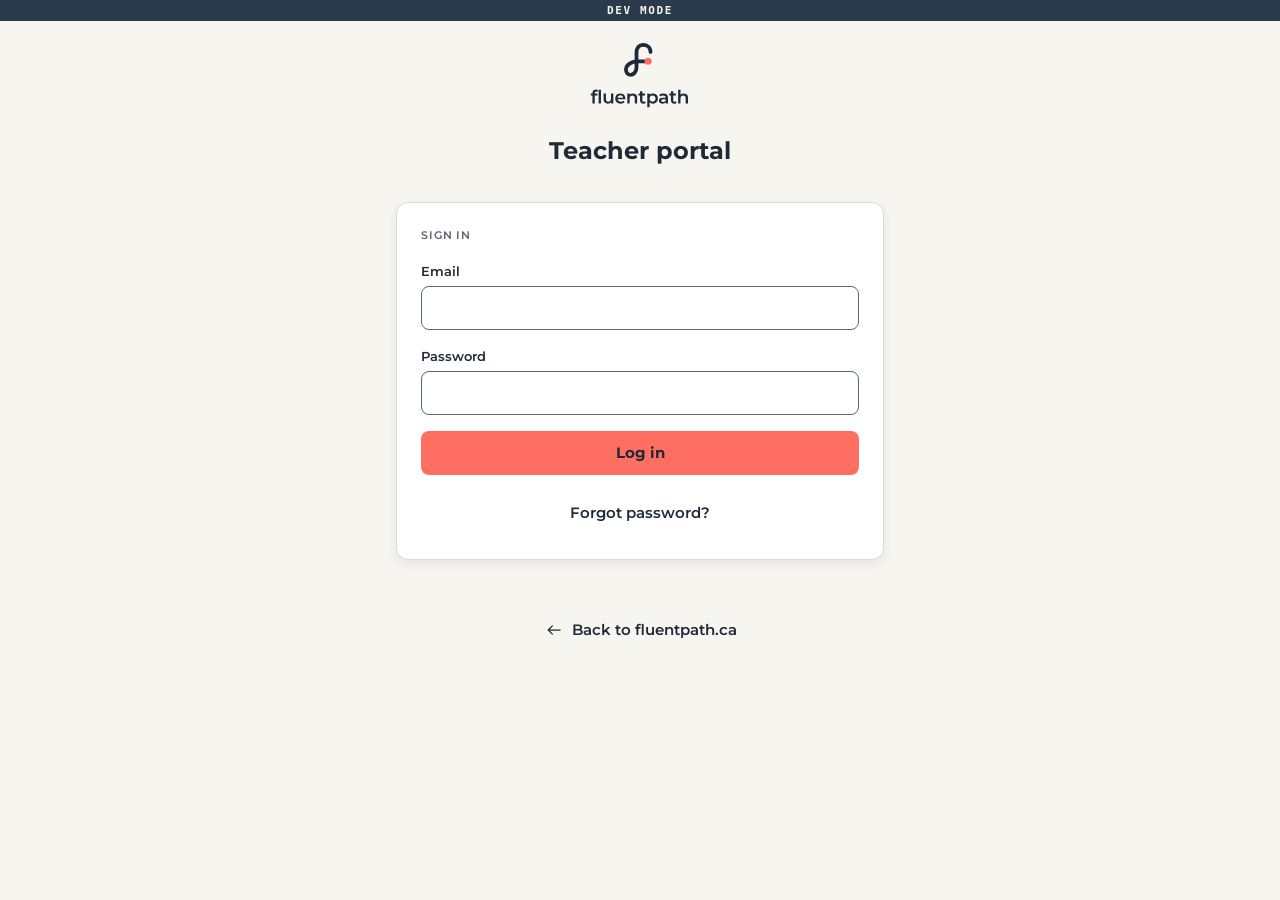
==== commit 574b1bf2: "Teacher portal: login page never reloads itself on Unauthorized (FP.isLoginPage); back-to-brochure l" ====
--- a/index.html
+++ b/index.html
@@ -1,5 +1,5 @@
 <!DOCTYPE html>
-<html lang="en" class="fp-no-es">
+<html lang="en" class="fp-no-es" data-english-only>
 <head>
 <meta charset="UTF-8">
 <meta name="viewport" content="width=device-width, initial-scale=1.0, viewport-fit=cover">
@@ -20,7 +20,7 @@
 
 <main class="container">
   <header class="portal-head">
-    <img class="fp-logo fp-logo--stacked" src="src/img/logo-stacked.svg" alt="FluentPath">
+    <a href="https://fluentpath.ca/" aria-label="FluentPath home"><img class="fp-logo fp-logo--stacked" src="src/img/logo-stacked.svg" alt="FluentPath"></a>
     <h1 class="portal-title">Teacher portal</h1>
   </header>
 
@@ -74,7 +74,7 @@
   </section>
 
   <footer class="footer">
-    <p>fluentpath.ca</p>
+    <a class="fp-btn fp-btn--text" href="https://fluentpath.ca/"><i data-icon="arrow_left_alt" data-icon-size="sm"></i>Back to fluentpath.ca</a>
   </footer>
 </main>
 
--- a/src/styles/theme.css
+++ b/src/styles/theme.css
@@ -16,7 +16,9 @@
   font-display: swap;
   font-weight: 400;
   src: url('../fonts/montserrat-latin-ext-400-normal.woff2') format('woff2');
-  unicode-range: U+0100-02BA,U+02BD-02C5,U+02C7-02CC,U+02CE-02D7,U+02DD-02FF,U+0304,U+0308,U+0329,U+1D00-1DBF,U+1E00-1E9F,U+1EF2-1EFF,U+2020,U+20A0-20AB,U+20AD-20C0,U+2113,U+2C60-2C7F,U+A720-A7FF;
+  unicode-range:
+    U+0100-02BA, U+02BD-02C5, U+02C7-02CC, U+02CE-02D7, U+02DD-02FF, U+0304, U+0308, U+0329, U+1D00-1DBF, U+1E00-1E9F,
+    U+1EF2-1EFF, U+2020, U+20A0-20AB, U+20AD-20C0, U+2113, U+2C60-2C7F, U+A720-A7FF;
 }
 @font-face {
   font-family: 'Montserrat';
@@ -24,7 +26,9 @@
   font-display: swap;
   font-weight: 400;
   src: url('../fonts/montserrat-latin-400-normal.woff2') format('woff2');
-  unicode-range: U+0000-00FF,U+0131,U+0152-0153,U+02BB-02BC,U+02C6,U+02DA,U+02DC,U+0304,U+0308,U+0329,U+2000-206F,U+20AC,U+2122,U+2191,U+2193,U+2212,U+2215,U+FEFF,U+FFFD;
+  unicode-range:
+    U+0000-00FF, U+0131, U+0152-0153, U+02BB-02BC, U+02C6, U+02DA, U+02DC, U+0304, U+0308, U+0329, U+2000-206F, U+20AC,
+    U+2122, U+2191, U+2193, U+2212, U+2215, U+FEFF, U+FFFD;
 }
 @font-face {
   font-family: 'Montserrat';
@@ -32,7 +36,9 @@
   font-display: swap;
   font-weight: 500;
   src: url('../fonts/montserrat-latin-ext-500-normal.woff2') format('woff2');
-  unicode-range: U+0100-02BA,U+02BD-02C5,U+02C7-02CC,U+02CE-02D7,U+02DD-02FF,U+0304,U+0308,U+0329,U+1D00-1DBF,U+1E00-1E9F,U+1EF2-1EFF,U+2020,U+20A0-20AB,U+20AD-20C0,U+2113,U+2C60-2C7F,U+A720-A7FF;
+  unicode-range:
+    U+0100-02BA, U+02BD-02C5, U+02C7-02CC, U+02CE-02D7, U+02DD-02FF, U+0304, U+0308, U+0329, U+1D00-1DBF, U+1E00-1E9F,
+    U+1EF2-1EFF, U+2020, U+20A0-20AB, U+20AD-20C0, U+2113, U+2C60-2C7F, U+A720-A7FF;
 }
 @font-face {
   font-family: 'Montserrat';
@@ -40,7 +46,9 @@
   font-display: swap;
   font-weight: 500;
   src: url('../fonts/montserrat-latin-500-normal.woff2') format('woff2');
-  unicode-range: U+0000-00FF,U+0131,U+0152-0153,U+02BB-02BC,U+02C6,U+02DA,U+02DC,U+0304,U+0308,U+0329,U+2000-206F,U+20AC,U+2122,U+2191,U+2193,U+2212,U+2215,U+FEFF,U+FFFD;
+  unicode-range:
+    U+0000-00FF, U+0131, U+0152-0153, U+02BB-02BC, U+02C6, U+02DA, U+02DC, U+0304, U+0308, U+0329, U+2000-206F, U+20AC,
+    U+2122, U+2191, U+2193, U+2212, U+2215, U+FEFF, U+FFFD;
 }
 @font-face {
   font-family: 'Montserrat';
@@ -48,7 +56,9 @@
   font-display: swap;
   font-weight: 600;
   src: url('../fonts/montserrat-latin-ext-600-normal.woff2') format('woff2');
-  unicode-range: U+0100-02BA,U+02BD-02C5,U+02C7-02CC,U+02CE-02D7,U+02DD-02FF,U+0304,U+0308,U+0329,U+1D00-1DBF,U+1E00-1E9F,U+1EF2-1EFF,U+2020,U+20A0-20AB,U+20AD-20C0,U+2113,U+2C60-2C7F,U+A720-A7FF;
+  unicode-range:
+    U+0100-02BA, U+02BD-02C5, U+02C7-02CC, U+02CE-02D7, U+02DD-02FF, U+0304, U+0308, U+0329, U+1D00-1DBF, U+1E00-1E9F,
+    U+1EF2-1EFF, U+2020, U+20A0-20AB, U+20AD-20C0, U+2113, U+2C60-2C7F, U+A720-A7FF;
 }
 @font-face {
   font-family: 'Montserrat';
@@ -56,7 +66,9 @@
   font-display: swap;
   font-weight: 600;
   src: url('../fonts/montserrat-latin-600-normal.woff2') format('woff2');
-  unicode-range: U+0000-00FF,U+0131,U+0152-0153,U+02BB-02BC,U+02C6,U+02DA,U+02DC,U+0304,U+0308,U+0329,U+2000-206F,U+20AC,U+2122,U+2191,U+2193,U+2212,U+2215,U+FEFF,U+FFFD;
+  unicode-range:
+    U+0000-00FF, U+0131, U+0152-0153, U+02BB-02BC, U+02C6, U+02DA, U+02DC, U+0304, U+0308, U+0329, U+2000-206F, U+20AC,
+    U+2122, U+2191, U+2193, U+2212, U+2215, U+FEFF, U+FFFD;
 }
 @font-face {
   font-family: 'Montserrat';
@@ -64,7 +76,9 @@
   font-display: swap;
   font-weight: 700;
   src: url('../fonts/montserrat-latin-ext-700-normal.woff2') format('woff2');
-  unicode-range: U+0100-02BA,U+02BD-02C5,U+02C7-02CC,U+02CE-02D7,U+02DD-02FF,U+0304,U+0308,U+0329,U+1D00-1DBF,U+1E00-1E9F,U+1EF2-1EFF,U+2020,U+20A0-20AB,U+20AD-20C0,U+2113,U+2C60-2C7F,U+A720-A7FF;
+  unicode-range:
+    U+0100-02BA, U+02BD-02C5, U+02C7-02CC, U+02CE-02D7, U+02DD-02FF, U+0304, U+0308, U+0329, U+1D00-1DBF, U+1E00-1E9F,
+    U+1EF2-1EFF, U+2020, U+20A0-20AB, U+20AD-20C0, U+2113, U+2C60-2C7F, U+A720-A7FF;
 }
 @font-face {
   font-family: 'Montserrat';
@@ -72,7 +86,9 @@
   font-display: swap;
   font-weight: 700;
   src: url('../fonts/montserrat-latin-700-normal.woff2') format('woff2');
-  unicode-range: U+0000-00FF,U+0131,U+0152-0153,U+02BB-02BC,U+02C6,U+02DA,U+02DC,U+0304,U+0308,U+0329,U+2000-206F,U+20AC,U+2122,U+2191,U+2193,U+2212,U+2215,U+FEFF,U+FFFD;
+  unicode-range:
+    U+0000-00FF, U+0131, U+0152-0153, U+02BB-02BC, U+02C6, U+02DA, U+02DC, U+0304, U+0308, U+0329, U+2000-206F, U+20AC,
+    U+2122, U+2191, U+2193, U+2212, U+2215, U+FEFF, U+FFFD;
 }
 
 /* ── Legacy token names (MIGRATION ALIASES) ──────────────────────
@@ -92,8 +108,8 @@
   --rule: var(--border-subtle);
   --muted: var(--text-muted);
 
-  --rust: var(--fp-crimson-700);       /* text-safe; split into coral vs crimson per use (Phase C) */
-  --gold: var(--fp-amber-700);         /* text-safe amber */
+  --rust: var(--fp-crimson-700); /* text-safe; split into coral vs crimson per use (Phase C) */
+  --gold: var(--fp-amber-700); /* text-safe amber */
   --green: var(--fp-green-700);
   --green-bg: var(--status-success-bg);
   --blue: var(--fp-navy-800);
@@ -103,7 +119,9 @@
 }
 
 /* ── Base ───────────────────────────────────────────────────── */
-html { -webkit-text-size-adjust: 100%; }
+html {
+  -webkit-text-size-adjust: 100%;
+}
 
 body {
   font-family: var(--font-family-primary);
@@ -114,7 +132,10 @@
 }
 
 /* Read-only fields (name, date) look settled, not editable. */
-input[readonly] { background: var(--surface-primary); cursor: default; }
+input[readonly] {
+  background: var(--surface-primary);
+  cursor: default;
+}
 
 /* Remove the default outline only when not using keyboard (mouse/touch).
    The visible ring itself is the :focus-visible rule in tokens.css. */
@@ -124,7 +145,9 @@
 
 /* Reduced motion: no pulses, shakes or lifts; transitions are instant. */
 @media (prefers-reduced-motion: reduce) {
-  *, *::before, *::after {
+  *,
+  *::before,
+  *::after {
     animation-duration: 0.001ms !important;
     animation-iteration-count: 1 !important;
     transition-duration: 0.001ms !important;
--- a/src/styles/components.css
+++ b/src/styles/components.css
@@ -11,381 +11,1071 @@
    ═══════════════════════════════════════════════════════════════ */
 
 /* ── Utilities ──────────────────────────────────────────────── */
-.fp-hidden { display: none !important; }
+.fp-hidden {
+  display: none !important;
+}
 .fp-sr-only {
-  position: absolute; width: 1px; height: 1px; padding: 0; margin: -1px;
-  overflow: hidden; clip: rect(0, 0, 0, 0); white-space: nowrap; border: 0;
+  position: absolute;
+  width: 1px;
+  height: 1px;
+  padding: 0;
+  margin: -1px;
+  overflow: hidden;
+  clip: rect(0, 0, 0, 0);
+  white-space: nowrap;
+  border: 0;
 }
 
 /* Layout helpers that replace one-off inline styles */
-.fp-block-center { display: block; margin-left: auto; margin-right: auto; }
-.fp-mt-3 { margin-top: var(--space-3); }
-.fp-mt-4 { margin-top: var(--space-4); }
-.fp-mt-6 { margin-top: var(--space-6); }
-.fp-mb-4 { margin-bottom: var(--space-4); }
-.fp-mb-8 { margin-bottom: var(--space-8); }
-.fp-text-center { text-align: center; }
+.fp-block-center {
+  display: block;
+  margin-left: auto;
+  margin-right: auto;
+}
+.fp-mt-3 {
+  margin-top: var(--space-3);
+}
+.fp-mt-4 {
+  margin-top: var(--space-4);
+}
+.fp-mt-6 {
+  margin-top: var(--space-6);
+}
+.fp-mb-4 {
+  margin-bottom: var(--space-4);
+}
+.fp-mb-8 {
+  margin-bottom: var(--space-8);
+}
+.fp-text-center {
+  text-align: center;
+}
 
 /* ── Icons (helper in icons.js: FP.icon('mic')) ─────────────── */
 .fp-icon {
-  display: inline-block; flex: none; vertical-align: -0.25em;
-  width: 1.5rem; height: 1.5rem; fill: currentColor;
-}
-.fp-icon--sm { width: 1.25rem; height: 1.25rem; }  /* 20px: badges, inline */
-.fp-icon--lg { width: 2rem; height: 2rem; }        /* 32px: empty states */
+  display: inline-block;
+  flex: none;
+  vertical-align: -0.25em;
+  width: 1.5rem;
+  height: 1.5rem;
+  fill: currentColor;
+}
+.fp-icon--sm {
+  width: 1.25rem;
+  height: 1.25rem;
+} /* 20px: badges, inline */
+.fp-icon--lg {
+  width: 2rem;
+  height: 2rem;
+} /* 32px: empty states */
 
 /* ── Spinner ────────────────────────────────────────────────── */
 /* A white spinner on coral fails contrast, so it is navy there. */
 .fp-spinner {
-  display: inline-block; width: 16px; height: 16px; flex: none;
-  border: 2px solid currentColor; border-right-color: transparent; border-radius: 50%;
+  display: inline-block;
+  width: 16px;
+  height: 16px;
+  flex: none;
+  border: 2px solid currentColor;
+  border-right-color: transparent;
+  border-radius: 50%;
   animation: fp-spin 0.8s linear infinite;
 }
-@keyframes fp-spin { to { transform: rotate(360deg); } }
+@keyframes fp-spin {
+  to {
+    transform: rotate(360deg);
+  }
+}
 
 /* ── Buttons (§6.1, §6.2) ───────────────────────────────────── */
 .fp-btn {
-  display: inline-flex; align-items: center; justify-content: center; gap: var(--space-2);
-  min-height: 44px; padding: 10px var(--space-6);
-  border: 2px solid transparent; border-radius: var(--radius-sm);
-  font-family: var(--font-family-primary); font-size: var(--font-size-body);
-  font-weight: var(--font-weight-bold); line-height: 1.25; text-align: center; text-decoration: none;
-  cursor: pointer; -webkit-tap-highlight-color: transparent;
-  transition: background var(--transition-fast), color var(--transition-fast),
-    box-shadow var(--transition-fast), transform var(--transition-fast), border-color var(--transition-fast);
-}
-.fp-btn--block { display: flex; width: 100%; }
-
-.fp-btn--primary { background: var(--action-primary-bg); color: var(--action-primary-text); }
-.fp-btn--secondary { background: var(--action-secondary-bg); color: var(--action-secondary-text); }
+  display: inline-flex;
+  align-items: center;
+  justify-content: center;
+  gap: var(--space-2);
+  min-height: 44px;
+  padding: 10px var(--space-6);
+  border: 2px solid transparent;
+  border-radius: var(--radius-sm);
+  font-family: var(--font-family-primary);
+  font-size: var(--font-size-body);
+  font-weight: var(--font-weight-bold);
+  line-height: 1.25;
+  text-align: center;
+  text-decoration: none;
+  cursor: pointer;
+  -webkit-tap-highlight-color: transparent;
+  transition:
+    background var(--transition-fast),
+    color var(--transition-fast),
+    box-shadow var(--transition-fast),
+    transform var(--transition-fast),
+    border-color var(--transition-fast);
+}
+.fp-btn--block {
+  display: flex;
+  width: 100%;
+}
+
+.fp-btn--primary {
+  background: var(--action-primary-bg);
+  color: var(--action-primary-text);
+}
+.fp-btn--secondary {
+  background: var(--action-secondary-bg);
+  color: var(--action-secondary-text);
+}
 
 /* Hover only where hover exists, so it never sticks on iOS. */
 @media (hover: hover) {
   .fp-btn--primary:hover:not(:disabled):not(.is-loading) {
-    background: var(--action-primary-hover); box-shadow: var(--elevation-1); transform: translateY(-1px);
-  }
-  .fp-btn--secondary:hover:not(:disabled):not(.is-loading) { background: var(--action-secondary-hover); }
+    background: var(--action-primary-hover);
+    box-shadow: var(--elevation-1);
+    transform: translateY(-1px);
+  }
+  .fp-btn--secondary:hover:not(:disabled):not(.is-loading) {
+    background: var(--action-secondary-hover);
+  }
 }
 
 /* Pressed: navy fill, coral text. It cannot be mistaken for the crimson error colour. */
 .fp-btn--primary:active:not(:disabled) {
-  background: var(--action-primary-active-bg); color: var(--action-primary-active-text); transform: scale(0.98);
-}
-.fp-btn--secondary:active:not(:disabled) { background: var(--fp-navy-950); transform: scale(0.98); }
-
-.fp-btn:disabled, .fp-btn[aria-disabled="true"] {
-  background: var(--surface-disabled); color: var(--text-muted);
-  cursor: not-allowed; box-shadow: none; transform: none;
+  background: var(--action-primary-active-bg);
+  color: var(--action-primary-active-text);
+  transform: scale(0.98);
+}
+.fp-btn--secondary:active:not(:disabled) {
+  background: var(--fp-navy-950);
+  transform: scale(0.98);
+}
+
+.fp-btn:disabled,
+.fp-btn[aria-disabled='true'] {
+  background: var(--surface-disabled);
+  color: var(--text-muted);
+  cursor: not-allowed;
+  box-shadow: none;
+  transform: none;
 }
 
 /* Error: crimson fill, white text (5.62:1), short shake. */
-.fp-btn--primary.is-error { background: var(--status-error); color: var(--fp-white); animation: fp-shake 0.3s; }
-.fp-btn--secondary.is-error { border-color: var(--status-error); color: var(--status-error); }
-@keyframes fp-shake { 25% { transform: translateX(-4px); } 75% { transform: translateX(4px); } }
+.fp-btn--primary.is-error {
+  background: var(--status-error);
+  color: var(--fp-white);
+  animation: fp-shake 0.3s;
+}
+.fp-btn--secondary.is-error {
+  border-color: var(--status-error);
+  color: var(--status-error);
+}
+@keyframes fp-shake {
+  25% {
+    transform: translateX(-4px);
+  }
+  75% {
+    transform: translateX(4px);
+  }
+}
 
 /* Loading: label stays visible; spinner is navy on coral, coral on navy. */
-.fp-btn.is-loading { cursor: progress; pointer-events: none; }
+.fp-btn.is-loading {
+  cursor: progress;
+  pointer-events: none;
+}
 .fp-btn.is-loading::before {
-  content: ''; width: 16px; height: 16px; flex: none; border-radius: 50%;
-  border: 2px solid currentColor; border-right-color: transparent; animation: fp-spin 0.8s linear infinite;
-}
-.fp-btn--secondary.is-loading::before { color: var(--fp-coral-500); }
+  content: '';
+  width: 16px;
+  height: 16px;
+  flex: none;
+  border-radius: 50%;
+  border: 2px solid currentColor;
+  border-right-color: transparent;
+  animation: fp-spin 0.8s linear infinite;
+}
+.fp-btn--secondary.is-loading::before {
+  color: var(--fp-coral-500);
+}
 
 /* A navy button disappears on a navy surface: give it a cream border there. */
-.surface-dark .fp-btn--secondary, [data-surface="dark"] .fp-btn--secondary { border-color: var(--fp-cream-50); }
-
-@media (max-width: 599px) { .fp-btn--primary { min-height: 48px; } }
+.surface-dark .fp-btn--secondary,
+[data-surface='dark'] .fp-btn--secondary {
+  border-color: var(--fp-cream-50);
+}
+
+@media (max-width: 599px) {
+  .fp-btn--primary {
+    min-height: 48px;
+  }
+}
 
 /* Text button: quiet action (log out, links that act). Same 44px target, no fill. */
-.fp-btn--text { background: transparent; color: var(--fp-navy-900); padding: 8px var(--space-3); font-weight: var(--font-weight-semibold); }
-@media (hover: hover) { .fp-btn--text:hover:not(:disabled) { background: var(--fp-ice-100); } }
-.fp-btn--text:active:not(:disabled) { background: var(--fp-ice-100); transform: scale(0.98); }
+.fp-btn--text {
+  background: transparent;
+  color: var(--fp-navy-900);
+  padding: 8px var(--space-3);
+  font-weight: var(--font-weight-semibold);
+}
+@media (hover: hover) {
+  .fp-btn--text:hover:not(:disabled) {
+    background: var(--fp-ice-100);
+  }
+}
+.fp-btn--text:active:not(:disabled) {
+  background: var(--fp-ice-100);
+  transform: scale(0.98);
+}
 
 /* ── Bilingual text (English first, Spanish beneath, both always visible) ──
    Build with FP.ui.bi(en, es) or write the same markup by hand. Spanish wraps, never truncates. */
-.fp-bi__es { display: block; font-size: 0.86em; font-weight: var(--font-weight-regular); color: var(--text-muted); line-height: 1.4; margin-top: 2px; }
-.fp-btn .fp-bi__es, .surface-dark .fp-bi__es { color: inherit; opacity: 0.85; }
+.fp-bi__es {
+  display: block;
+  font-size: 0.86em;
+  font-weight: var(--font-weight-regular);
+  color: var(--text-muted);
+  line-height: 1.4;
+  margin-top: 2px;
+}
+.fp-btn .fp-bi__es,
+.surface-dark .fp-bi__es {
+  color: inherit;
+  opacity: 0.85;
+}
 /* B2, C1, C2 students: English only. ui.js puts `fp-no-es` on <html> from the stored level. */
-.fp-no-es .fp-bi__es, .fp-no-es .fp-es { display: none !important; }
-.fp-btn .fp-bi { text-align: center; }
+.fp-no-es .fp-bi__es,
+.fp-no-es .fp-es {
+  display: none !important;
+}
+.fp-btn .fp-bi {
+  text-align: center;
+}
 
 /* ── Page header (§4: 64px tablet/desktop, 56px mobile) ─────── */
 .fp-header {
-  position: sticky; top: 0; z-index: 30; display: flex; align-items: center; justify-content: space-between;
-  gap: var(--space-4); min-height: var(--header-height-mobile);
-  padding: env(safe-area-inset-top) max(var(--space-4), env(safe-area-inset-right)) 0 max(var(--space-4), env(safe-area-inset-left));
-  background: rgba(247, 245, 240, 0.92); -webkit-backdrop-filter: blur(8px); backdrop-filter: blur(8px);
+  position: sticky;
+  top: 0;
+  z-index: 30;
+  display: flex;
+  align-items: center;
+  justify-content: space-between;
+  gap: var(--space-4);
+  min-height: var(--header-height-mobile);
+  padding: env(safe-area-inset-top) max(var(--space-4), env(safe-area-inset-right)) 0
+    max(var(--space-4), env(safe-area-inset-left));
+  background: rgba(247, 245, 240, 0.92);
+  -webkit-backdrop-filter: blur(8px);
+  backdrop-filter: blur(8px);
   border-bottom: 1px solid var(--border-subtle);
 }
-@media (min-width: 600px) { .fp-header { min-height: var(--header-height-desktop); padding-left: max(var(--space-6), env(safe-area-inset-left)); padding-right: max(var(--space-6), env(safe-area-inset-right)); } }
-.fp-logo { display: block; height: 28px; width: auto; }
-.fp-logo--stacked { height: 104px; margin: 0 auto; }
-.fp-header .fp-btn { min-height: 44px; }
-.fp-header .fp-bi { text-align: right; }
+@media (min-width: 600px) {
+  .fp-header {
+    min-height: var(--header-height-desktop);
+    padding-left: max(var(--space-6), env(safe-area-inset-left));
+    padding-right: max(var(--space-6), env(safe-area-inset-right));
+  }
+}
+.fp-logo {
+  display: block;
+  height: 28px;
+  width: auto;
+}
+.fp-logo--stacked {
+  height: 104px;
+  margin: 0 auto;
+}
+.fp-header .fp-btn {
+  min-height: 44px;
+}
+.fp-header .fp-bi {
+  text-align: right;
+}
 
 /* ── Form fields (§6.3) ─────────────────────────────────────── */
-.fp-field { display: flex; flex-direction: column; gap: var(--space-1); }
-.fp-label { font-size: var(--font-size-sm); font-weight: var(--font-weight-semibold); color: var(--text-primary); }
-.fp-input, .fp-textarea, .fp-select {
-  width: 100%; min-height: 44px; padding: 10px var(--space-3);
-  background: var(--fp-white); color: var(--text-primary);
-  border: 1.5px solid var(--border-accessible); border-radius: var(--radius-sm);
-  font-family: var(--font-family-primary); font-size: var(--font-size-input); line-height: 1.4;
+.fp-field {
+  display: flex;
+  flex-direction: column;
+  gap: var(--space-1);
+}
+.fp-label {
+  font-size: var(--font-size-sm);
+  font-weight: var(--font-weight-semibold);
+  color: var(--text-primary);
+}
+.fp-input,
+.fp-textarea,
+.fp-select {
+  width: 100%;
+  min-height: 44px;
+  padding: 10px var(--space-3);
+  background: var(--fp-white);
+  color: var(--text-primary);
+  border: 1.5px solid var(--border-accessible);
+  border-radius: var(--radius-sm);
+  font-family: var(--font-family-primary);
+  font-size: var(--font-size-input);
+  line-height: 1.4;
   transition: border-color var(--transition-fast);
 }
-.fp-textarea { min-height: 96px; resize: vertical; }
-.fp-input::placeholder, .fp-textarea::placeholder { color: var(--text-muted); opacity: 1; }
-@media (hover: hover) { .fp-input:hover, .fp-textarea:hover, .fp-select:hover { border-color: var(--fp-navy-900); } }
-.fp-input:focus, .fp-textarea:focus, .fp-select:focus { border-color: var(--fp-navy-900); border-width: 2px; padding: 9.5px 11.5px; }
-.fp-input:disabled, .fp-textarea:disabled, .fp-select:disabled,
+.fp-textarea {
+  min-height: 96px;
+  resize: vertical;
+}
+.fp-input::placeholder,
+.fp-textarea::placeholder {
+  color: var(--text-muted);
+  opacity: 1;
+}
+@media (hover: hover) {
+  .fp-input:hover,
+  .fp-textarea:hover,
+  .fp-select:hover {
+    border-color: var(--fp-navy-900);
+  }
+}
+.fp-input:focus,
+.fp-textarea:focus,
+.fp-select:focus {
+  border-color: var(--fp-navy-900);
+  border-width: 2px;
+  padding: 9.5px 11.5px;
+}
+.fp-input:disabled,
+.fp-textarea:disabled,
+.fp-select:disabled,
 .fp-input[readonly] {
-  background: var(--surface-primary); border: 1px solid var(--border-subtle); color: var(--text-muted);
-}
-.fp-input.is-error, .fp-textarea.is-error, .fp-select.is-error {
-  background: rgba(198, 40, 40, 0.04); border: 2px solid var(--status-error); padding: 9.5px 11.5px;
+  background: var(--surface-primary);
+  border: 1px solid var(--border-subtle);
+  color: var(--text-muted);
+}
+.fp-input.is-error,
+.fp-textarea.is-error,
+.fp-select.is-error {
+  background: rgba(198, 40, 40, 0.04);
+  border: 2px solid var(--status-error);
+  padding: 9.5px 11.5px;
 }
 /* The error message is words plus an icon, never colour alone. */
-.fp-field-error { display: flex; align-items: flex-start; gap: var(--space-1); font-size: var(--font-size-sm); color: var(--text-error); }
-.fp-field-error .fp-icon { width: 1.25rem; height: 1.25rem; }
-@media (max-width: 599px) { .fp-input, .fp-select { min-height: 48px; } }
+.fp-field-error {
+  display: flex;
+  align-items: flex-start;
+  gap: var(--space-1);
+  font-size: var(--font-size-sm);
+  color: var(--text-error);
+}
+.fp-field-error .fp-icon {
+  width: 1.25rem;
+  height: 1.25rem;
+}
+@media (max-width: 599px) {
+  .fp-input,
+  .fp-select {
+    min-height: 48px;
+  }
+}
 
 /* ── Cards and level tiles (§6.4) ───────────────────────────── */
 .fp-card {
-  background: var(--surface-card); border: 1px solid var(--border-subtle);
-  border-radius: var(--radius-md); box-shadow: var(--elevation-1); padding: var(--space-6);
-}
-.fp-card--interactive, .fp-tile {
-  border: 1.5px solid var(--border-accessible); cursor: pointer;
-  transition: border-color var(--transition-fast), box-shadow var(--transition-fast);
-}
-@media (hover: hover) { .fp-card--interactive:hover, .fp-tile:hover { border-color: var(--fp-navy-900); box-shadow: var(--elevation-2); } }
+  background: var(--surface-card);
+  border: 1px solid var(--border-subtle);
+  border-radius: var(--radius-md);
+  box-shadow: var(--elevation-1);
+  padding: var(--space-6);
+}
+.fp-card--interactive,
+.fp-tile {
+  border: 1.5px solid var(--border-accessible);
+  cursor: pointer;
+  transition:
+    border-color var(--transition-fast),
+    box-shadow var(--transition-fast);
+}
+@media (hover: hover) {
+  .fp-card--interactive:hover,
+  .fp-tile:hover {
+    border-color: var(--fp-navy-900);
+    box-shadow: var(--elevation-2);
+  }
+}
 
 /* Level tile (derived). Identity is the label (A1-C2), not a hue. */
 .fp-tile {
-  position: relative; background: var(--surface-card); border-radius: var(--radius-md); padding: var(--space-4);
-}
-.fp-tile.is-selected { border: 2px solid var(--fp-navy-900); background: var(--surface-secondary); }
-.fp-tile.is-selected::after {          /* filled check badge: Path Green with a navy check */
-  content: ''; position: absolute; top: var(--space-2); right: var(--space-2);
-  width: 20px; height: 20px; border-radius: 50%; background: var(--fp-green-500);
+  position: relative;
+  background: var(--surface-card);
+  border-radius: var(--radius-md);
+  padding: var(--space-4);
+}
+.fp-tile.is-selected {
+  border: 2px solid var(--fp-navy-900);
+  background: var(--surface-secondary);
+}
+.fp-tile.is-selected::after {
+  /* filled check badge: Path Green with a navy check */
+  content: '';
+  position: absolute;
+  top: var(--space-2);
+  right: var(--space-2);
+  width: 20px;
+  height: 20px;
+  border-radius: 50%;
+  background: var(--fp-green-500);
   background-image: url("data:image/svg+xml,%3Csvg xmlns='http://www.w3.org/2000/svg' viewBox='0 -960 960 960' fill='%231E2A38'%3E%3Cpath d='m382-354 339-339q12-12 28.5-12t28.5 12q12 12 12 28.5T778-636L410-268q-12 12-28 12t-28-12L182-440q-12-12-11.5-28.5T183-497q12-12 28.5-12t28.5 12l142 143Z'/%3E%3C/svg%3E");
-  background-repeat: no-repeat; background-position: center; background-size: 16px;
-}
-.fp-tile.is-locked, .fp-tile[aria-disabled="true"] {
-  background: var(--surface-primary); border: 1px dashed var(--border-subtle);
-  opacity: 0.65; cursor: not-allowed; box-shadow: none;
+  background-repeat: no-repeat;
+  background-position: center;
+  background-size: 16px;
+}
+.fp-tile.is-locked,
+.fp-tile[aria-disabled='true'] {
+  background: var(--surface-primary);
+  border: 1px dashed var(--border-subtle);
+  opacity: 0.65;
+  cursor: not-allowed;
+  box-shadow: none;
 }
 
 /* ── Answer tile (multiple choice, §6.5, derived) ───────────── */
 .fp-answer {
-  display: flex; align-items: center; gap: var(--space-3); width: 100%; min-height: 48px;
-  padding: var(--space-3) var(--space-4); text-align: left; cursor: pointer;
-  background: var(--fp-white); color: var(--text-primary);
-  border: 1.5px solid var(--border-accessible); border-radius: var(--radius-sm);
-  font-family: var(--font-family-primary); font-size: var(--font-size-body); line-height: 1.4;
-  transition: border-color var(--transition-fast), background var(--transition-fast);
-}
-@media (hover: hover) { .fp-answer:hover:not(:disabled) { border-color: var(--fp-navy-900); } }
-.fp-answer.is-selected { border: 2px solid var(--fp-navy-900); background: var(--surface-secondary); }
-.fp-answer.is-correct { border: 2px solid var(--text-success); background: var(--status-success-bg); }
-.fp-answer.is-wrong { border: 2px solid var(--status-error); background: var(--status-error-bg); }
-.fp-answer:disabled { opacity: 0.65; cursor: default; }
-.fp-answer.is-correct:disabled, .fp-answer.is-wrong:disabled { opacity: 1; }
+  display: flex;
+  align-items: center;
+  gap: var(--space-3);
+  width: 100%;
+  min-height: 48px;
+  padding: var(--space-3) var(--space-4);
+  text-align: left;
+  cursor: pointer;
+  background: var(--fp-white);
+  color: var(--text-primary);
+  border: 1.5px solid var(--border-accessible);
+  border-radius: var(--radius-sm);
+  font-family: var(--font-family-primary);
+  font-size: var(--font-size-body);
+  line-height: 1.4;
+  transition:
+    border-color var(--transition-fast),
+    background var(--transition-fast);
+}
+@media (hover: hover) {
+  .fp-answer:hover:not(:disabled) {
+    border-color: var(--fp-navy-900);
+  }
+}
+.fp-answer.is-selected {
+  border: 2px solid var(--fp-navy-900);
+  background: var(--surface-secondary);
+}
+.fp-answer.is-correct {
+  border: 2px solid var(--text-success);
+  background: var(--status-success-bg);
+}
+.fp-answer.is-wrong {
+  border: 2px solid var(--status-error);
+  background: var(--status-error-bg);
+}
+.fp-answer:disabled {
+  opacity: 0.65;
+  cursor: default;
+}
+.fp-answer.is-correct:disabled,
+.fp-answer.is-wrong:disabled {
+  opacity: 1;
+}
 /* Correct/incorrect also say so in words and with an icon (colour is never the only signal). */
-.fp-answer__verdict { margin-left: auto; display: inline-flex; align-items: center; gap: var(--space-1); font-size: var(--font-size-sm); font-weight: var(--font-weight-semibold); }
-.fp-answer.is-correct .fp-answer__verdict { color: var(--text-success); }
-.fp-answer.is-wrong .fp-answer__verdict { color: var(--text-error); }
+.fp-answer__verdict {
+  margin-left: auto;
+  display: inline-flex;
+  align-items: center;
+  gap: var(--space-1);
+  font-size: var(--font-size-sm);
+  font-weight: var(--font-weight-semibold);
+}
+.fp-answer.is-correct .fp-answer__verdict {
+  color: var(--text-success);
+}
+.fp-answer.is-wrong .fp-answer__verdict {
+  color: var(--text-error);
+}
 
 /* ── Record / microphone button (§6.6, derived) ─────────────── */
 .fp-mic-btn {
-  display: inline-flex; align-items: center; justify-content: center; flex: none;
-  width: 56px; height: 56px; border-radius: 50%; border: 2px solid transparent; cursor: pointer;
-  background: var(--fp-coral-500); color: var(--fp-navy-900);
-  transition: background var(--transition-fast), box-shadow var(--transition-fast);
+  display: inline-flex;
+  align-items: center;
+  justify-content: center;
+  flex: none;
+  width: 56px;
+  height: 56px;
+  border-radius: 50%;
+  border: 2px solid transparent;
+  cursor: pointer;
+  background: var(--fp-coral-500);
+  color: var(--fp-navy-900);
+  transition:
+    background var(--transition-fast),
+    box-shadow var(--transition-fast);
   -webkit-tap-highlight-color: transparent;
 }
-.fp-mic-btn .fp-icon { width: 1.75rem; height: 1.75rem; }
-.fp-mic-btn.is-requesting { cursor: progress; }
-.fp-mic-btn.is-requesting .fp-icon { display: none; }
-.fp-mic-btn.is-requesting::before { content: ''; width: 20px; height: 20px; border-radius: 50%; border: 2px solid currentColor; border-right-color: transparent; animation: fp-spin 0.8s linear infinite; }
-.fp-mic-btn.is-recording { background: var(--fp-navy-900); color: var(--fp-cream-50); animation: fp-waypoint-pulse 2s ease-in-out infinite; }
-.fp-mic-btn.is-recorded { background: var(--fp-ice-100); color: var(--fp-navy-900); border-color: var(--border-accessible); }
-.fp-mic-btn.is-uploading { background: var(--fp-ice-100); cursor: progress; }
-.fp-mic-btn.is-failed { background: var(--fp-white); border: 2px solid var(--status-error); color: var(--text-error); }
-.fp-mic-btn:disabled { background: var(--surface-disabled); color: var(--text-muted); cursor: not-allowed; animation: none; }
+.fp-mic-btn .fp-icon {
+  width: 1.75rem;
+  height: 1.75rem;
+}
+.fp-mic-btn.is-requesting {
+  cursor: progress;
+}
+.fp-mic-btn.is-requesting .fp-icon {
+  display: none;
+}
+.fp-mic-btn.is-requesting::before {
+  content: '';
+  width: 20px;
+  height: 20px;
+  border-radius: 50%;
+  border: 2px solid currentColor;
+  border-right-color: transparent;
+  animation: fp-spin 0.8s linear infinite;
+}
+.fp-mic-btn.is-recording {
+  background: var(--fp-navy-900);
+  color: var(--fp-cream-50);
+  animation: fp-waypoint-pulse 2s ease-in-out infinite;
+}
+.fp-mic-btn.is-recorded {
+  background: var(--fp-ice-100);
+  color: var(--fp-navy-900);
+  border-color: var(--border-accessible);
+}
+.fp-mic-btn.is-uploading {
+  background: var(--fp-ice-100);
+  cursor: progress;
+}
+.fp-mic-btn.is-failed {
+  background: var(--fp-white);
+  border: 2px solid var(--status-error);
+  color: var(--text-error);
+}
+.fp-mic-btn:disabled {
+  background: var(--surface-disabled);
+  color: var(--text-muted);
+  cursor: not-allowed;
+  animation: none;
+}
 @keyframes fp-waypoint-pulse {
-  0%, 100% { box-shadow: 0 0 0 4px rgba(255, 111, 97, 0.35); }
-  50% { box-shadow: 0 0 0 10px rgba(255, 111, 97, 0.08); }
+  0%,
+  100% {
+    box-shadow: 0 0 0 4px rgba(255, 111, 97, 0.35);
+  }
+  50% {
+    box-shadow: 0 0 0 10px rgba(255, 111, 97, 0.08);
+  }
 }
 /* Reduced motion: no pulse, but the active state stays visible as a static 4px coral ring. */
 @media (prefers-reduced-motion: reduce) {
-  .fp-mic-btn.is-recording { animation: none; box-shadow: 0 0 0 4px var(--fp-coral-500); }
+  .fp-mic-btn.is-recording {
+    animation: none;
+    box-shadow: 0 0 0 4px var(--fp-coral-500);
+  }
 }
 
 /* ── Waypoints and step indicators (§6.7) ───────────────────── */
 .fp-waypoint {
-  display: inline-flex; align-items: center; justify-content: center; flex: none; border-radius: 50%;
-  width: 12px; height: 12px; background: var(--waypoint-upcoming-bg);       /* upcoming: smaller, 60% coral */
-}
-.fp-waypoint.is-completed { width: 16px; height: 16px; background: var(--waypoint-completed-bg); color: var(--waypoint-completed-icon); }
-.fp-waypoint.is-current { width: 18px; height: 18px; background: var(--waypoint-active-bg); box-shadow: var(--waypoint-glow); }
-.fp-waypoint .fp-icon { width: 12px; height: 12px; }
-@media (prefers-reduced-motion: reduce) { .fp-waypoint.is-current { box-shadow: 0 0 0 4px var(--fp-coral-500); } }
+  display: inline-flex;
+  align-items: center;
+  justify-content: center;
+  flex: none;
+  border-radius: 50%;
+  width: 12px;
+  height: 12px;
+  background: var(--waypoint-upcoming-bg); /* upcoming: smaller, 60% coral */
+}
+.fp-waypoint.is-completed {
+  width: 16px;
+  height: 16px;
+  background: var(--waypoint-completed-bg);
+  color: var(--waypoint-completed-icon);
+}
+.fp-waypoint.is-current {
+  width: 18px;
+  height: 18px;
+  background: var(--waypoint-active-bg);
+  box-shadow: var(--waypoint-glow);
+}
+.fp-waypoint .fp-icon {
+  width: 12px;
+  height: 12px;
+}
+@media (prefers-reduced-motion: reduce) {
+  .fp-waypoint.is-current {
+    box-shadow: 0 0 0 4px var(--fp-coral-500);
+  }
+}
 
 /* Lesson header: segmented bar of 8px pill segments. The text "Step 3 of 7" sits next to it. */
-.fp-steps { display: flex; gap: var(--space-1); }
-.fp-steps__seg { flex: 1; height: 8px; border-radius: var(--radius-full); background: var(--fp-grey-300); }
-.fp-steps__seg.is-completed { background: var(--fp-green-500); }
-.fp-steps__seg.is-current { background: var(--fp-coral-500); }
+.fp-steps {
+  display: flex;
+  gap: var(--space-1);
+}
+.fp-steps__seg {
+  flex: 1;
+  height: 8px;
+  border-radius: var(--radius-full);
+  background: var(--fp-grey-300);
+}
+.fp-steps__seg.is-completed {
+  background: var(--fp-green-500);
+}
+.fp-steps__seg.is-current {
+  background: var(--fp-coral-500);
+}
 
 /* ── Badge / pill (§6.8) ────────────────────────────────────── */
 .fp-badge {
-  display: inline-flex; align-items: center; gap: var(--space-1); min-height: 24px; padding: 4px 10px;
-  border-radius: var(--radius-full); background: var(--fp-ice-100); color: var(--fp-navy-900);
-  font-size: var(--font-size-xs); font-weight: var(--font-weight-semibold); line-height: 1.3;
-}
-.fp-badge--success { background: var(--status-success-bg); color: var(--status-success-text); }
-.fp-badge--warning { background: var(--status-warning-bg); color: var(--status-warning-text); }
-.fp-badge--error   { background: var(--status-error-bg);   color: var(--status-error-text); }
+  display: inline-flex;
+  align-items: center;
+  gap: var(--space-1);
+  min-height: 24px;
+  padding: 4px 10px;
+  border-radius: var(--radius-full);
+  background: var(--fp-ice-100);
+  color: var(--fp-navy-900);
+  font-size: var(--font-size-xs);
+  font-weight: var(--font-weight-semibold);
+  line-height: 1.3;
+}
+.fp-badge--success {
+  background: var(--status-success-bg);
+  color: var(--status-success-text);
+}
+.fp-badge--warning {
+  background: var(--status-warning-bg);
+  color: var(--status-warning-text);
+}
+.fp-badge--error {
+  background: var(--status-error-bg);
+  color: var(--status-error-text);
+}
 
 /* ── Banners and toasts (§6.9, derived) ─────────────────────── */
 /* Navy text on a tinted surface for every variant, a 4px left bar, and an icon
    that names the status. Never colour alone. */
 .fp-banner {
-  display: flex; align-items: flex-start; gap: var(--space-3); flex-wrap: wrap;
-  padding: var(--space-3) var(--space-4); border-left: 4px solid var(--fp-slate-600);
-  background: var(--fp-ice-100); color: var(--fp-navy-900);
-  font-size: var(--font-size-sm); line-height: 1.5; border-radius: var(--radius-sm);
-}
-.fp-banner__icon { flex: none; color: var(--fp-slate-600); }
-.fp-banner__body { flex: 1 1 200px; min-width: 0; }
-.fp-banner__actions { display: flex; gap: var(--space-2); align-items: center; flex-wrap: wrap; }
-.fp-banner--success { background: var(--status-success-bg); border-left-color: var(--text-success); }
-.fp-banner--success .fp-banner__icon { color: var(--text-success); }
-.fp-banner--warning { background: var(--status-warning-bg); border-left-color: var(--text-warning); }
-.fp-banner--warning .fp-banner__icon { color: var(--text-warning); }
-.fp-banner--error { background: var(--status-error-bg); border-left-color: var(--text-error); }
-.fp-banner--error .fp-banner__icon { color: var(--text-error); }
-.fp-banner--offline { background: var(--fp-ice-100); border-left-color: var(--fp-navy-900); }
-.fp-banner--offline .fp-banner__icon { color: var(--fp-navy-900); }
+  display: flex;
+  align-items: flex-start;
+  gap: var(--space-3);
+  flex-wrap: wrap;
+  padding: var(--space-3) var(--space-4);
+  border-left: 4px solid var(--fp-slate-600);
+  background: var(--fp-ice-100);
+  color: var(--fp-navy-900);
+  font-size: var(--font-size-sm);
+  line-height: 1.5;
+  border-radius: var(--radius-sm);
+}
+.fp-banner__icon {
+  flex: none;
+  color: var(--fp-slate-600);
+}
+.fp-banner__body {
+  flex: 1 1 200px;
+  min-width: 0;
+}
+.fp-banner__actions {
+  display: flex;
+  gap: var(--space-2);
+  align-items: center;
+  flex-wrap: wrap;
+}
+.fp-banner--success {
+  background: var(--status-success-bg);
+  border-left-color: var(--text-success);
+}
+.fp-banner--success .fp-banner__icon {
+  color: var(--text-success);
+}
+.fp-banner--warning {
+  background: var(--status-warning-bg);
+  border-left-color: var(--text-warning);
+}
+.fp-banner--warning .fp-banner__icon {
+  color: var(--text-warning);
+}
+.fp-banner--error {
+  background: var(--status-error-bg);
+  border-left-color: var(--text-error);
+}
+.fp-banner--error .fp-banner__icon {
+  color: var(--text-error);
+}
+.fp-banner--offline {
+  background: var(--fp-ice-100);
+  border-left-color: var(--fp-navy-900);
+}
+.fp-banner--offline .fp-banner__icon {
+  color: var(--fp-navy-900);
+}
 /* Fixed to the top or bottom edge, clear of the notch and the home indicator. */
-.fp-banner--top, .fp-banner--bottom {
-  position: fixed; left: 0; right: 0; z-index: 200; border-radius: 0;
+.fp-banner--top,
+.fp-banner--bottom {
+  position: fixed;
+  left: 0;
+  right: 0;
+  z-index: 200;
+  border-radius: 0;
   padding-left: max(var(--space-4), env(safe-area-inset-left));
   padding-right: max(var(--space-4), env(safe-area-inset-right));
 }
-.fp-banner--top { top: 0; padding-top: max(var(--space-3), env(safe-area-inset-top)); }
-.fp-banner--bottom { bottom: 0; padding-bottom: max(var(--space-3), env(safe-area-inset-bottom)); }
+.fp-banner--top {
+  top: 0;
+  padding-top: max(var(--space-3), env(safe-area-inset-top));
+}
+.fp-banner--bottom {
+  bottom: 0;
+  padding-bottom: max(var(--space-3), env(safe-area-inset-bottom));
+}
 
 .fp-toast-region {
-  position: fixed; z-index: 400; left: 0; right: 0; bottom: 0; display: flex; flex-direction: column;
-  align-items: center; gap: var(--space-2); pointer-events: none;
+  position: fixed;
+  z-index: 400;
+  left: 0;
+  right: 0;
+  bottom: 0;
+  display: flex;
+  flex-direction: column;
+  align-items: center;
+  gap: var(--space-2);
+  pointer-events: none;
   padding: var(--space-4) var(--space-4) max(var(--space-4), env(safe-area-inset-bottom));
 }
 .fp-toast {
-  pointer-events: auto; display: flex; align-items: flex-start; gap: var(--space-3);
-  max-width: 480px; width: 100%; box-shadow: var(--elevation-2);
+  pointer-events: auto;
+  display: flex;
+  align-items: flex-start;
+  gap: var(--space-3);
+  max-width: 480px;
+  width: 100%;
+  box-shadow: var(--elevation-2);
   animation: fp-toast-in 0.25s ease-out;
 }
-.fp-toast.is-leaving { opacity: 0; transition: opacity 0.4s; }
-@keyframes fp-toast-in { from { opacity: 0; transform: translateY(12px); } to { opacity: 1; transform: translateY(0); } }
+.fp-toast.is-leaving {
+  opacity: 0;
+  transition: opacity 0.4s;
+}
+@keyframes fp-toast-in {
+  from {
+    opacity: 0;
+    transform: translateY(12px);
+  }
+  to {
+    opacity: 1;
+    transform: translateY(0);
+  }
+}
 
 /* Dismiss control inside a banner or toast (44px target). */
 .fp-banner__close {
-  flex: none; display: inline-flex; align-items: center; justify-content: center; width: 44px; height: 44px;
+  flex: none;
+  display: inline-flex;
+  align-items: center;
+  justify-content: center;
+  width: 44px;
+  height: 44px;
   margin: calc(var(--space-3) * -1) calc(var(--space-2) * -1) calc(var(--space-3) * -1) 0;
-  background: transparent; border: 0; border-radius: 50%; color: var(--fp-navy-900); cursor: pointer;
-}
-.fp-banner--below-header { position: fixed; left: 0; right: 0; z-index: 198; top: var(--header-height-mobile); border-radius: 0; }
+  background: transparent;
+  border: 0;
+  border-radius: 50%;
+  color: var(--fp-navy-900);
+  cursor: pointer;
+}
+.fp-banner--below-header {
+  position: fixed;
+  left: 0;
+  right: 0;
+  z-index: 198;
+  top: var(--header-height-mobile);
+  border-radius: 0;
+}
 
 /* Floating "request a video call" control: wrapper holds the button (and Refresh while pending) */
 .fp-fab {
-  position: fixed; z-index: 199; right: max(var(--space-4), env(safe-area-inset-right));
-  bottom: max(var(--space-4), env(safe-area-inset-bottom)); display: flex; flex-direction: column; align-items: flex-end; gap: var(--space-2);
+  position: fixed;
+  z-index: 199;
+  right: max(var(--space-4), env(safe-area-inset-right));
+  bottom: max(var(--space-4), env(safe-area-inset-bottom));
+  display: flex;
+  flex-direction: column;
+  align-items: flex-end;
+  gap: var(--space-2);
   max-width: calc(100vw - var(--space-8));
 }
-.fp-fab .fp-btn { box-shadow: var(--elevation-2); }
+.fp-fab .fp-btn {
+  box-shadow: var(--elevation-2);
+}
 /* The same control placed inside the page (hub): no floating, no shadow */
-.fp-call { display: flex; flex-wrap: wrap; gap: var(--space-2); align-items: center; }
-.fp-call .fp-bi { text-align: left; }
-.fp-call.is-pending #fp-call-btn { opacity: 0.9; cursor: default; }
+.fp-call {
+  display: flex;
+  flex-wrap: wrap;
+  gap: var(--space-2);
+  align-items: center;
+}
+.fp-call .fp-bi {
+  text-align: left;
+}
+.fp-call.is-pending #fp-call-btn {
+  opacity: 0.9;
+  cursor: default;
+}
 /* In a page header: an icon button; the label shows from 600px up */
-.fp-call--compact .fp-btn { min-height: 44px; padding: 8px 12px; }
-.fp-call--compact .fp-call__label { display: none; }
-@media (min-width: 600px) { .fp-call--compact .fp-call__label { display: inline; } }
-.fp-call--compact.is-pending #fp-call-btn { opacity: 1; cursor: pointer; }
-.fp-fab .fp-bi { text-align: left; }
-.fp-fab.is-pending #fp-call-btn { opacity: 0.9; cursor: default; }
+.fp-call--compact .fp-btn {
+  min-height: 44px;
+  padding: 8px 12px;
+}
+.fp-call--compact .fp-call__label {
+  display: none;
+}
+@media (min-width: 600px) {
+  .fp-call--compact .fp-call__label {
+    display: inline;
+  }
+}
+.fp-call--compact.is-pending #fp-call-btn {
+  opacity: 1;
+  cursor: pointer;
+}
+.fp-fab .fp-bi {
+  text-align: left;
+}
+.fp-fab.is-pending #fp-call-btn {
+  opacity: 0.9;
+  cursor: default;
+}
 
 /* Development banner (only on non-production hosts) */
 .fp-dev-banner {
-  position: fixed; top: 0; left: 0; right: 0; z-index: 99999; text-align: center; padding: 3px 12px;
-  background: var(--fp-navy-800); color: var(--fp-cream-50); font: 700 11px/1.4 monospace; letter-spacing: 0.15em;
+  position: fixed;
+  top: 0;
+  left: 0;
+  right: 0;
+  z-index: 99999;
+  text-align: center;
+  padding: 3px 12px;
+  background: var(--fp-navy-800);
+  color: var(--fp-cream-50);
+  font: 700 11px/1.4 monospace;
+  letter-spacing: 0.15em;
 }
 
 /* Playback control for a just-made recording */
-.btn-begin.fp-retry, .btn-nav.fp-retry { display: block; margin: var(--space-3) auto 0; }
-.fp-audio-preview { display: block; width: 100%; max-width: 360px; margin-top: var(--space-2); }
+.btn-begin.fp-retry,
+.btn-nav.fp-retry {
+  display: block;
+  margin: var(--space-3) auto 0;
+}
+.fp-audio-preview {
+  display: block;
+  width: 100%;
+  max-width: 360px;
+  margin-top: var(--space-2);
+}
 
 /* ── Modal and save overlay (§6.10, derived) ────────────────── */
 .fp-scrim {
-  position: fixed; inset: 0; z-index: 99999; display: none; align-items: center; justify-content: center;
-  padding: var(--space-4); background: rgba(30, 42, 56, 0.5);
-}
-.fp-scrim.is-open { display: flex; }
+  position: fixed;
+  inset: 0;
+  z-index: 99999;
+  display: none;
+  align-items: center;
+  justify-content: center;
+  padding: var(--space-4);
+  background: rgba(30, 42, 56, 0.5);
+}
+.fp-scrim.is-open {
+  display: flex;
+}
 .fp-modal {
-  position: relative; width: 100%; max-width: 480px; max-height: 90vh; overflow: auto;
-  background: var(--fp-white); border-radius: var(--radius-lg); box-shadow: var(--elevation-2);
-  padding: var(--space-8) var(--space-6) var(--space-6); text-align: center;
+  position: relative;
+  width: 100%;
+  max-width: 480px;
+  max-height: 90vh;
+  overflow: auto;
+  background: var(--fp-white);
+  border-radius: var(--radius-lg);
+  box-shadow: var(--elevation-2);
+  padding: var(--space-8) var(--space-6) var(--space-6);
+  text-align: center;
 }
 .fp-modal__close {
-  position: absolute; top: var(--space-2); right: var(--space-2); width: 44px; height: 44px;
-  display: inline-flex; align-items: center; justify-content: center;
-  background: transparent; border: 0; border-radius: 50%; color: var(--fp-navy-900); cursor: pointer;
-}
-.fp-modal__title { font-size: var(--font-size-h3); font-weight: var(--font-weight-bold); margin-bottom: var(--space-3); }
+  position: absolute;
+  top: var(--space-2);
+  right: var(--space-2);
+  width: 44px;
+  height: 44px;
+  display: inline-flex;
+  align-items: center;
+  justify-content: center;
+  background: transparent;
+  border: 0;
+  border-radius: 50%;
+  color: var(--fp-navy-900);
+  cursor: pointer;
+}
+.fp-modal__title {
+  font-size: var(--font-size-h3);
+  font-weight: var(--font-weight-bold);
+  margin-bottom: var(--space-3);
+}
 /* Under 600px a modal is a bottom sheet. */
 @media (max-width: 599px) {
-  .fp-scrim.has-sheet { align-items: flex-end; padding: 0; }
-  .fp-scrim.has-sheet .fp-modal { max-width: none; border-radius: var(--radius-lg) var(--radius-lg) 0 0; padding-bottom: max(var(--space-6), env(safe-area-inset-bottom)); }
+  .fp-scrim.has-sheet {
+    align-items: flex-end;
+    padding: 0;
+  }
+  .fp-scrim.has-sheet .fp-modal {
+    max-width: none;
+    border-radius: var(--radius-lg) var(--radius-lg) 0 0;
+    padding-bottom: max(var(--space-6), env(safe-area-inset-bottom));
+  }
 }
 /* Forms inside a modal: left-aligned fields, stacked actions */
-.fp-reset__view { display: flex; flex-direction: column; gap: var(--space-4); text-align: left; }
-.fp-reset__view .fp-modal__title { margin: 0; padding-right: var(--space-8); }
-.fp-reset__sub { color: var(--text-muted); font-size: var(--font-size-sm); }
-.fp-modal .fp-field-error, .fp-modal .fp-banner { text-align: left; }
-.fp-modal .fp-btn--text { align-self: center; }
+.fp-reset__view {
+  display: flex;
+  flex-direction: column;
+  gap: var(--space-4);
+  text-align: left;
+}
+.fp-reset__view .fp-modal__title {
+  margin: 0;
+  padding-right: var(--space-8);
+}
+.fp-reset__sub {
+  color: var(--text-muted);
+  font-size: var(--font-size-sm);
+}
+.fp-modal .fp-field-error,
+.fp-modal .fp-banner {
+  text-align: left;
+}
+.fp-modal .fp-btn--text {
+  align-self: center;
+}
 /* Resume dialog (checkpoint.js): icon, message, saved time, one primary action */
-.fp-ckpt__icon { display: inline-flex; align-items: center; justify-content: center; width: 56px; height: 56px; margin-bottom: var(--space-3); border-radius: 50%; background: var(--fp-ice-100); color: var(--fp-navy-900); }
-.fp-ckpt__msg { font-size: var(--font-size-body); line-height: 1.6; }
-.fp-ckpt__time { margin-top: var(--space-2); font-size: var(--font-size-sm); color: var(--text-muted); }
-.fp-ckpt .fp-bi__es { font-size: 0.9em; }
-.fp-ckpt__actions { display: flex; flex-direction: column; gap: var(--space-2); margin-top: var(--space-6); }
+.fp-ckpt__icon {
+  display: inline-flex;
+  align-items: center;
+  justify-content: center;
+  width: 56px;
+  height: 56px;
+  margin-bottom: var(--space-3);
+  border-radius: 50%;
+  background: var(--fp-ice-100);
+  color: var(--fp-navy-900);
+}
+.fp-ckpt__msg {
+  font-size: var(--font-size-body);
+  line-height: 1.6;
+}
+.fp-ckpt__time {
+  margin-top: var(--space-2);
+  font-size: var(--font-size-sm);
+  color: var(--text-muted);
+}
+.fp-ckpt .fp-bi__es {
+  font-size: 0.9em;
+}
+.fp-ckpt__actions {
+  display: flex;
+  flex-direction: column;
+  gap: var(--space-2);
+  margin-top: var(--space-6);
+}
 /* "Please wait" overlay used while a save is in flight. */
-.fp-wait { max-width: 360px; }
-.fp-wait .fp-spinner { width: 36px; height: 36px; border-width: 3px; color: var(--fp-navy-900); margin-bottom: var(--space-4); }
-.fp-wait__msg { font-size: var(--font-size-body-lg); font-weight: var(--font-weight-semibold); line-height: 1.5; }
+.fp-wait {
+  max-width: 360px;
+}
+.fp-wait .fp-spinner {
+  width: 36px;
+  height: 36px;
+  border-width: 3px;
+  color: var(--fp-navy-900);
+  margin-bottom: var(--space-4);
+}
+.fp-wait__msg {
+  font-size: var(--font-size-body-lg);
+  font-weight: var(--font-weight-semibold);
+  line-height: 1.5;
+}
 
 /* ── Audio player (§6.11, derived) ──────────────────────────── */
-.fp-audio { display: flex; align-items: center; gap: var(--space-4); }
+.fp-audio {
+  display: flex;
+  align-items: center;
+  gap: var(--space-4);
+}
 .fp-audio__play {
-  display: inline-flex; align-items: center; justify-content: center; flex: none; width: 48px; height: 48px;
-  border-radius: 50%; border: 0; cursor: pointer; background: var(--fp-coral-500); color: var(--fp-navy-900);
-}
-.fp-audio__play:disabled { background: var(--surface-disabled); color: var(--text-muted); cursor: not-allowed; }
-.fp-audio__track { flex: 1; height: 6px; border-radius: var(--radius-full); background: var(--border-subtle); overflow: hidden; }
-.fp-audio__fill { height: 100%; width: 0; background: var(--fp-navy-900); }
-.fp-audio__plays { font-size: var(--font-size-sm); color: var(--text-muted); }
+  display: inline-flex;
+  align-items: center;
+  justify-content: center;
+  flex: none;
+  width: 48px;
+  height: 48px;
+  border-radius: 50%;
+  border: 0;
+  cursor: pointer;
+  background: var(--fp-coral-500);
+  color: var(--fp-navy-900);
+}
+.fp-audio__play:disabled {
+  background: var(--surface-disabled);
+  color: var(--text-muted);
+  cursor: not-allowed;
+}
+.fp-audio__track {
+  flex: 1;
+  height: 6px;
+  border-radius: var(--radius-full);
+  background: var(--border-subtle);
+  overflow: hidden;
+}
+.fp-audio__fill {
+  height: 100%;
+  width: 0;
+  background: var(--fp-navy-900);
+}
+.fp-audio__plays {
+  font-size: var(--font-size-sm);
+  color: var(--text-muted);
+}
 
 /* ── Tables (teacher, §6.13, derived) ───────────────────────── */
-.fp-table-wrap { overflow-x: auto; -webkit-overflow-scrolling: touch; }   /* scroll, never truncate */
-.fp-table { width: 100%; border-collapse: collapse; background: var(--fp-white); font-size: var(--font-size-body); }
+.fp-table-wrap {
+  overflow-x: auto;
+  -webkit-overflow-scrolling: touch;
+} /* scroll, never truncate */
+.fp-table {
+  width: 100%;
+  border-collapse: collapse;
+  background: var(--fp-white);
+  font-size: var(--font-size-body);
+}
 .fp-table th {
-  position: sticky; top: 0; background: var(--fp-ice-100); color: var(--fp-navy-900);
-  font-size: var(--font-size-sm); font-weight: var(--font-weight-semibold); text-align: left; padding: var(--space-3);
-}
-.fp-table td { padding: var(--space-3); border-bottom: 1px solid var(--border-subtle); vertical-align: top; }
-.fp-table--zebra tbody tr:nth-child(even) { background: var(--surface-primary); }
+  position: sticky;
+  top: 0;
+  background: var(--fp-ice-100);
+  color: var(--fp-navy-900);
+  font-size: var(--font-size-sm);
+  font-weight: var(--font-weight-semibold);
+  text-align: left;
+  padding: var(--space-3);
+}
+.fp-table td {
+  padding: var(--space-3);
+  border-bottom: 1px solid var(--border-subtle);
+  vertical-align: top;
+}
+.fp-table--zebra tbody tr:nth-child(even) {
+  background: var(--surface-primary);
+}
 
 /* ── Wrapping (Spanish runs 20-30% longer): never ellipsis on UI text ── */
-.fp-btn, .fp-badge, .fp-label, .fp-banner, .fp-answer { overflow-wrap: anywhere; white-space: normal; }
+.fp-btn,
+.fp-badge,
+.fp-label,
+.fp-banner,
+.fp-answer {
+  overflow-wrap: anywhere;
+  white-space: normal;
+}
